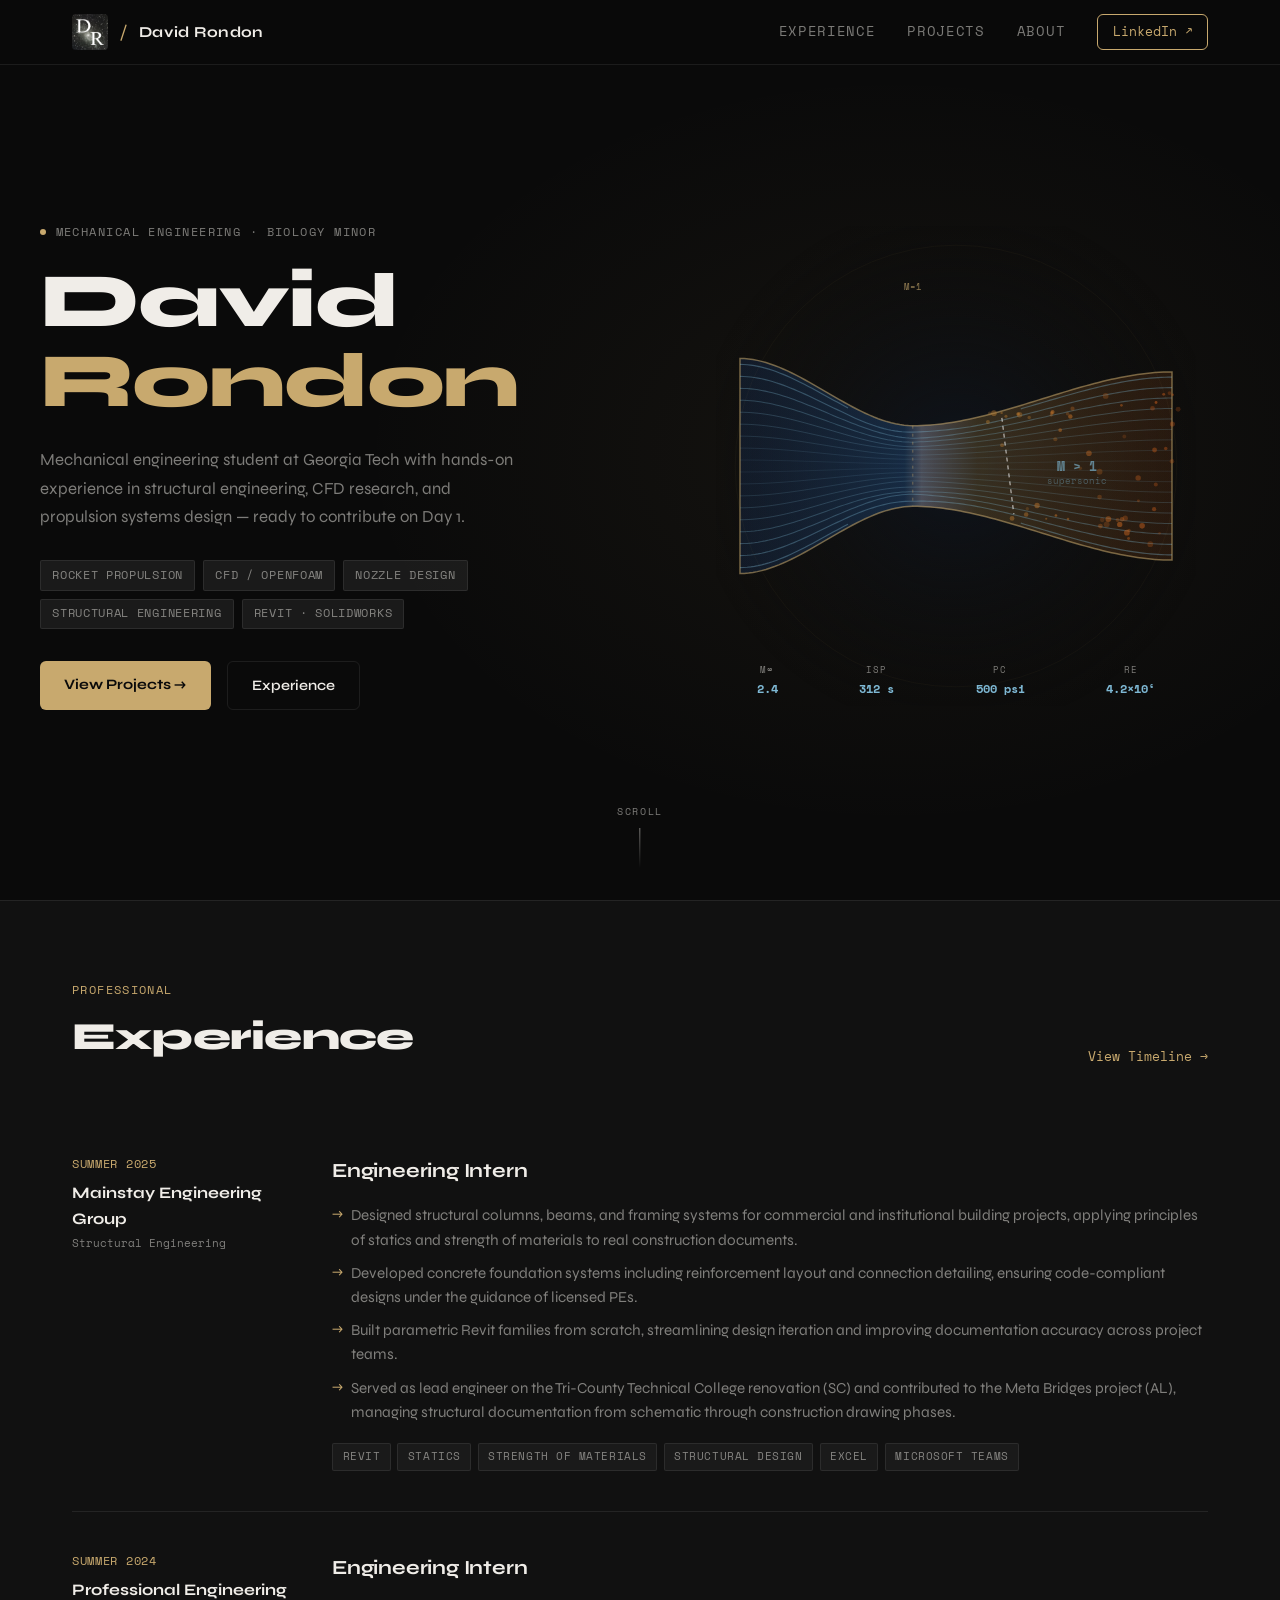
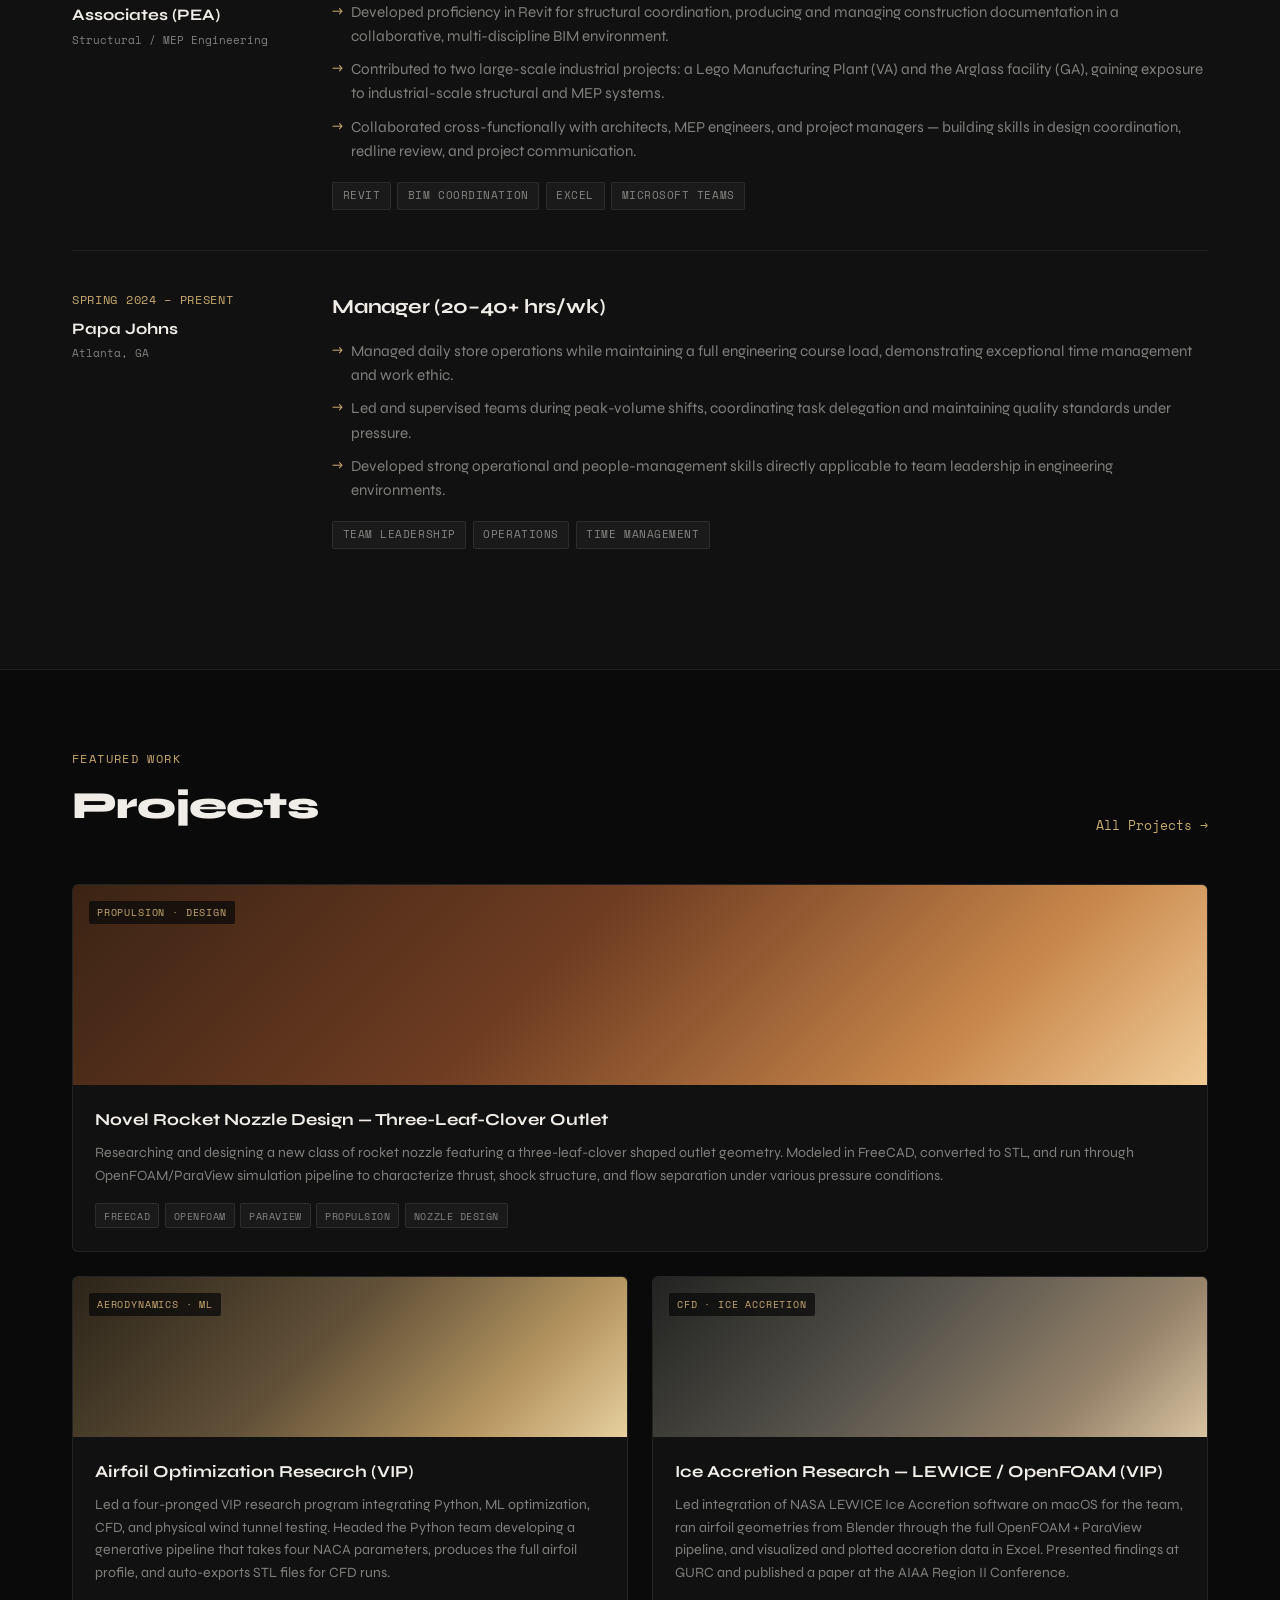
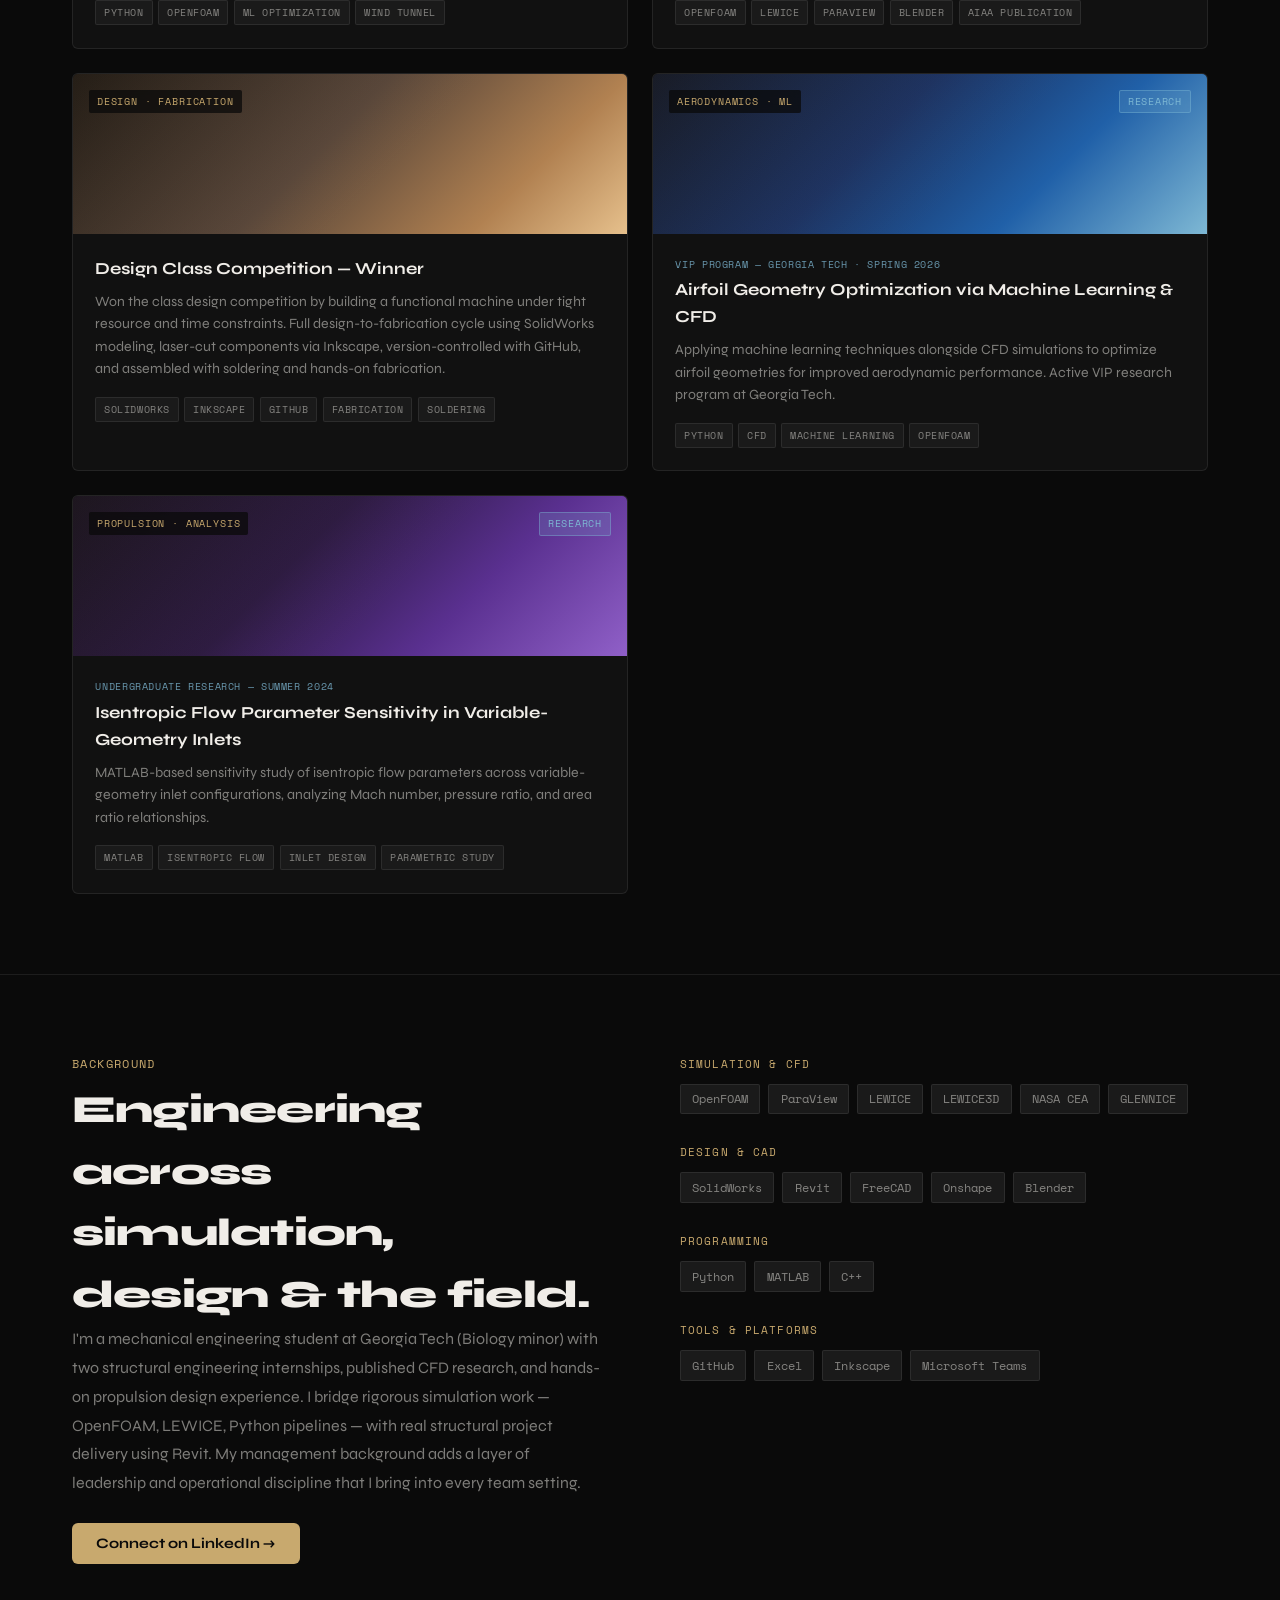
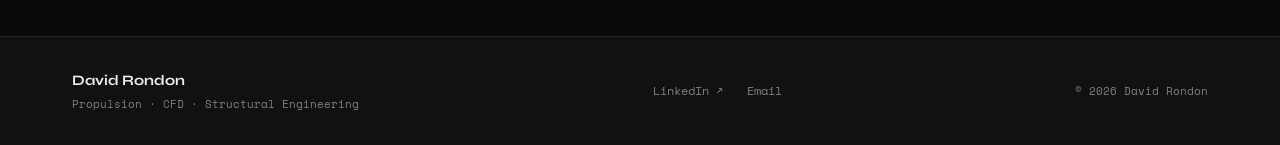
==== index.html @ d7644ad0 "Add files via upload" ====
<!DOCTYPE html>
<html lang="en">
<head>
	<meta name="generator" content="Hugo 0.160.1">
  <meta charset="UTF-8" />
  <meta name="viewport" content="width=device-width, initial-scale=1.0" />
  <title>David Rondon | Propulsion · CFD · Aerospace Systems</title>
  <meta name="description" content="Mechanical engineering student focused on propulsion, CFD, and aerospace systems." />
  <meta name="keywords" content="rocket propulsion, CFD, OpenFOAM, aerospace engineering, nozzle design" />
  <meta name="theme-color" content="#0a0a0a" />
  <link rel="preconnect" href="https://fonts.googleapis.com" />
  <link rel="preconnect" href="https://fonts.gstatic.com" crossorigin />
  <link href="https://fonts.googleapis.com/css2?family=Syne:wght@400;500;600;700;800&family=Space+Mono:ital,wght@0,400;0,700;1,400&display=swap" rel="stylesheet" />
<style>
 
*, *::before, *::after { box-sizing: border-box; margin: 0; padding: 0; }
:root {
  --bg: #0a0a0a;
  --surface: #111111;
  --surface2: #1a1a1a;
  --border: rgba(255,255,255,0.08);
  --text: #f0ede8;
  --text-muted: rgba(240,237,232,0.5);
  --accent: #c8a96e;
  --accent2: #7eb8d4;
  --radius: 6px;
  --font-display: 'Syne', sans-serif;
  --font-mono: 'Space Mono', monospace;
}
html { scroll-behavior: smooth; }
body {
  background: var(--bg);
  color: var(--text);
  font-family: var(--font-display);
  line-height: 1.6;
  overflow-x: hidden;
}

 
.site-nav {
  position: fixed; top: 0; left: 0; right: 0; z-index: 100;
  background: rgba(10,10,10,0.88);
  backdrop-filter: blur(12px);
  border-bottom: 1px solid var(--border);
}
.nav-inner {
  max-width: 1200px; margin: 0 auto;
  padding: 0 2rem;
  display: flex; align-items: center; justify-content: space-between;
  height: 64px;
}
.nav-logo {
  display: flex; align-items: center; gap: 0.5rem;
  text-decoration: none; color: var(--text);
}
.logo-img {
  width: 36px; height: 36px;
  border-radius: 4px;
  object-fit: cover;
  display: block;
}
.logo-slash { color: var(--accent); font-size: 1.1rem; font-family: var(--font-mono); margin: 0 2px; }
.logo-text { font-family: var(--font-display); font-weight: 700; font-size: 0.95rem; letter-spacing: 0.02em; }
.nav-links {
  display: flex; align-items: center; gap: 2rem;
}
.nav-link {
  color: var(--text-muted); text-decoration: none;
  font-size: 0.85rem; font-family: var(--font-mono);
  letter-spacing: 0.05em; text-transform: uppercase;
  transition: color 0.2s;
}
.nav-link:hover { color: var(--text); }
.nav-cta {
  color: var(--accent); text-decoration: none;
  font-size: 0.8rem; font-family: var(--font-mono);
  border: 1px solid var(--accent);
  padding: 0.4rem 0.9rem; border-radius: var(--radius);
  transition: background 0.2s, color 0.2s;
}
.nav-cta:hover { background: var(--accent); color: #0a0a0a; }

 
.hero {
  min-height: 100vh;
  display: flex; align-items: center;
  padding: 6rem 2rem 4rem;
  position: relative;
  overflow: hidden;
}
.hero::before {
  content: '';
  position: absolute; inset: 0;
  background: radial-gradient(ellipse 60% 60% at 70% 50%, rgba(200,169,110,0.06) 0%, transparent 70%);
  pointer-events: none;
}
.hero-inner {
  max-width: 1200px; margin: 0 auto; width: 100%;
  display: grid; grid-template-columns: 1fr 1fr; gap: 4rem; align-items: center;
}
.hero-eyebrow {
  display: flex; align-items: center; gap: 0.6rem;
  font-family: var(--font-mono); font-size: 0.75rem;
  letter-spacing: 0.12em; text-transform: uppercase;
  color: var(--text-muted); margin-bottom: 1.2rem;
}
.eyebrow-dot {
  width: 6px; height: 6px; border-radius: 50%;
  background: var(--accent);
  animation: pulse 2s ease-in-out infinite;
}
@keyframes pulse {
  0%,100% { opacity: 1; transform: scale(1); }
  50% { opacity: 0.5; transform: scale(0.8); }
}
.hero-name {
  font-family: var(--font-display); font-weight: 800;
  font-size: clamp(3rem, 6vw, 5rem);
  line-height: 1.05; letter-spacing: -0.02em;
  margin-bottom: 1.5rem;
}
.name-first { display: block; }
.name-last { display: block; color: var(--accent); }
.hero-desc {
  font-size: 1.05rem; color: var(--text-muted);
  line-height: 1.7; max-width: 480px;
  margin-bottom: 1.8rem;
}
.hero-tags {
  display: flex; flex-wrap: wrap; gap: 0.5rem;
  margin-bottom: 2rem;
}
.htag {
  font-family: var(--font-mono); font-size: 0.72rem;
  letter-spacing: 0.06em; text-transform: uppercase;
  background: var(--surface2); color: var(--text-muted);
  border: 1px solid var(--border);
  padding: 0.3rem 0.7rem; border-radius: 2px;
}
.hero-actions { display: flex; gap: 1rem; flex-wrap: wrap; }
.btn-primary {
  background: var(--accent); color: #0a0a0a;
  text-decoration: none; padding: 0.75rem 1.5rem;
  font-family: var(--font-display); font-weight: 700;
  font-size: 0.9rem; border-radius: var(--radius);
  transition: opacity 0.2s;
}
.btn-primary:hover { opacity: 0.88; }
.btn-ghost {
  color: var(--text); text-decoration: none;
  padding: 0.75rem 1.5rem;
  font-family: var(--font-display); font-weight: 600;
  font-size: 0.9rem; border-radius: var(--radius);
  border: 1px solid var(--border);
  transition: border-color 0.2s;
}
.btn-ghost:hover { border-color: var(--accent); color: var(--accent); }

 
.hero-visual { display: flex; justify-content: center; align-items: center; }
.nozzle-scene {
  position: relative; width: 480px; height: 480px;
  display: flex; align-items: center; justify-content: center;
}
#nozzleCanvas {
  position: absolute; inset: 0;
  width: 100%; height: 100%;
}
.nozzle-stats {
  position: absolute; bottom: 0; left: 0; right: 0;
  display: flex; justify-content: space-around;
  padding: 0.5rem 0;
  z-index: 10;
}
.nstat {
  display: flex; flex-direction: column; align-items: center; gap: 2px;
  font-family: var(--font-mono);
}
.nstat-label { font-size: 0.55rem; letter-spacing: 0.1em; text-transform: uppercase; color: var(--text-muted); }
.nstat-val { font-size: 0.75rem; font-weight: 700; color: var(--accent2); }
.hero-scroll-hint {
  position: absolute; bottom: 2rem; left: 50%; transform: translateX(-50%);
  display: flex; flex-direction: column; align-items: center; gap: 0.5rem;
  font-family: var(--font-mono); font-size: 0.65rem;
  letter-spacing: 0.15em; text-transform: uppercase;
  color: var(--text-muted);
}
.scroll-line {
  width: 1px; height: 40px;
  background: linear-gradient(to bottom, var(--text-muted), transparent);
  animation: scrollAnim 1.8s ease-in-out infinite;
}
@keyframes scrollAnim {
  0% { transform: scaleY(0); transform-origin: top; }
  50% { transform: scaleY(1); transform-origin: top; }
  51% { transform-origin: bottom; }
  100% { transform: scaleY(0); transform-origin: bottom; }
}

 
.section-inner {
  max-width: 1200px; margin: 0 auto; padding: 5rem 2rem;
}
.section-header {
  display: flex; align-items: flex-end; justify-content: space-between;
  margin-bottom: 3rem;
}
.section-label {
  font-family: var(--font-mono); font-size: 0.72rem;
  letter-spacing: 0.12em; text-transform: uppercase;
  color: var(--accent); margin-bottom: 0.4rem;
}
.section-title {
  font-family: var(--font-display); font-weight: 800;
  font-size: clamp(1.8rem, 3vw, 2.6rem);
  letter-spacing: -0.02em;
}
.section-link {
  color: var(--accent); text-decoration: none;
  font-family: var(--font-mono); font-size: 0.8rem;
  transition: opacity 0.2s;
}
.section-link:hover { opacity: 0.7; }

 
.section-experience {
  border-top: 1px solid var(--border);
  background: var(--surface);
}
.experience-list {
  display: flex; flex-direction: column; gap: 0;
}
.exp-item {
  display: grid; grid-template-columns: 220px 1fr;
  gap: 2.5rem; padding: 2.5rem 0;
  border-bottom: 1px solid var(--border);
  position: relative;
}
.exp-item:last-child { border-bottom: none; }
.exp-meta {}
.exp-period {
  font-family: var(--font-mono); font-size: 0.72rem;
  letter-spacing: 0.06em; color: var(--accent);
  margin-bottom: 0.4rem; text-transform: uppercase;
}
.exp-company {
  font-family: var(--font-display); font-weight: 700;
  font-size: 1rem; margin-bottom: 0.2rem;
}
.exp-location {
  font-family: var(--font-mono); font-size: 0.7rem;
  color: var(--text-muted);
}
.exp-body {}
.exp-role {
  font-family: var(--font-display); font-weight: 700;
  font-size: 1.25rem; margin-bottom: 1rem;
  letter-spacing: -0.01em;
}
.exp-bullets {
  list-style: none; display: flex; flex-direction: column; gap: 0.55rem;
  margin-bottom: 1.2rem;
}
.exp-bullets li {
  padding-left: 1.2rem;
  position: relative;
  color: var(--text-muted);
  font-size: 0.95rem;
  line-height: 1.6;
}
.exp-bullets li::before {
  content: '→';
  position: absolute; left: 0;
  color: var(--accent); font-size: 0.85rem;
}
.exp-skills {
  display: flex; flex-wrap: wrap; gap: 0.4rem;
}
.exp-skill {
  font-family: var(--font-mono); font-size: 0.68rem;
  letter-spacing: 0.05em; text-transform: uppercase;
  background: var(--surface2); color: var(--text-muted);
  border: 1px solid var(--border);
  padding: 0.25rem 0.6rem; border-radius: 2px;
}

 
.section-projects { border-top: 1px solid var(--border); }
.project-grid {
  display: grid; grid-template-columns: repeat(2, 1fr); gap: 1.5rem;
}
.project-card {
  background: var(--surface);
  border: 1px solid var(--border);
  border-radius: var(--radius);
  overflow: hidden;
  transition: border-color 0.2s, transform 0.2s;
}
.project-card:hover { border-color: rgba(200,169,110,0.35); transform: translateY(-2px); }
.project-card--featured { grid-column: span 2; }
.card-link { text-decoration: none; color: var(--text); display: block; }
.card-thumb {
  height: 160px; background: var(--surface2);
  position: relative; overflow: hidden;
}
.project-card--featured .card-thumb { height: 200px; }
.thumb-fill {
  position: absolute; inset: 0;
  background: var(--thumb-color, var(--surface2));
}
.thumb-overlay {
  position: absolute; inset: 0;
  background: linear-gradient(135deg, rgba(200,169,110,0.08) 0%, transparent 60%);
}
.card-category {
  position: absolute; top: 1rem; left: 1rem;
  font-family: var(--font-mono); font-size: 0.65rem;
  letter-spacing: 0.08em; text-transform: uppercase;
  background: rgba(10,10,10,0.75); color: var(--accent);
  padding: 0.2rem 0.5rem; border-radius: 2px;
  backdrop-filter: blur(4px);
}
.card-body { padding: 1.4rem; }
.card-title { font-weight: 700; font-size: 1.05rem; margin-bottom: 0.5rem; }
.card-desc { font-size: 0.88rem; color: var(--text-muted); line-height: 1.6; margin-bottom: 1rem; }
.card-tags { display: flex; flex-wrap: wrap; gap: 0.35rem; }
.ctag {
  font-family: var(--font-mono); font-size: 0.65rem;
  letter-spacing: 0.05em; text-transform: uppercase;
  background: var(--surface2); color: var(--text-muted);
  border: 1px solid var(--border);
  padding: 0.2rem 0.5rem; border-radius: 2px;
}

 
.card-research-badge {
  position: absolute; top: 1rem; right: 1rem;
  font-family: var(--font-mono); font-size: 0.6rem;
  letter-spacing: 0.08em; text-transform: uppercase;
  background: rgba(126,184,212,0.18); color: var(--accent2);
  border: 1px solid rgba(126,184,212,0.4);
  padding: 0.2rem 0.5rem; border-radius: 2px;
  backdrop-filter: blur(4px);
}
.card-venue {
  font-family: var(--font-mono); font-size: 0.65rem;
  letter-spacing: 0.06em; text-transform: uppercase;
  color: var(--accent2); margin-bottom: 0.3rem;
  opacity: 0.8;
}

 
.section-research { border-top: 1px solid var(--border); background: var(--surface); }
.research-list { display: flex; flex-direction: column; }
.research-item { border-bottom: 1px solid var(--border); }
.research-item:last-child { border-bottom: none; }
.research-item a {
  display: grid; grid-template-columns: 3rem 1fr auto;
  gap: 1.5rem; align-items: center;
  padding: 1.5rem 0;
  text-decoration: none; color: var(--text);
  transition: color 0.2s;
}
.research-item a:hover { color: var(--accent); }
.ri-num {
  font-family: var(--font-mono); font-size: 0.65rem;
  color: var(--text-muted); text-align: right;
}
.ri-title { font-weight: 700; font-size: 1rem; margin-bottom: 0.3rem; }
.ri-meta {
  display: flex; gap: 1rem;
  font-family: var(--font-mono); font-size: 0.7rem;
  color: var(--text-muted);
}
.ri-arrow { color: var(--accent); font-size: 1.1rem; }

 
.section-about { border-top: 1px solid var(--border); }
.about-inner {
  display: grid; grid-template-columns: 1fr 1fr;
  gap: 5rem; align-items: start;
}
.about-body {
  color: var(--text-muted); line-height: 1.8; margin-bottom: 2rem;
  font-size: 1rem;
}
.skill-group { margin-bottom: 1.8rem; }
.sg-label {
  font-family: var(--font-mono); font-size: 0.7rem;
  letter-spacing: 0.1em; text-transform: uppercase;
  color: var(--accent); margin-bottom: 0.7rem;
}
.sg-items {
  display: flex; flex-wrap: wrap; gap: 0.5rem;
}
.sg-items span {
  font-family: var(--font-mono); font-size: 0.75rem;
  background: var(--surface2); border: 1px solid var(--border);
  padding: 0.3rem 0.7rem; border-radius: 2px;
  color: var(--text-muted);
}

 
.site-footer {
  border-top: 1px solid var(--border);
  background: var(--surface);
}
.footer-inner {
  max-width: 1200px; margin: 0 auto;
  padding: 2rem;
  display: flex; align-items: center; justify-content: space-between;
  flex-wrap: wrap; gap: 1rem;
}
.footer-left { display: flex; flex-direction: column; gap: 0.2rem; }
.footer-name { font-weight: 700; font-size: 0.9rem; }
.footer-role { font-family: var(--font-mono); font-size: 0.7rem; color: var(--text-muted); }
.footer-links { display: flex; gap: 1.5rem; }
.footer-links a {
  color: var(--text-muted); text-decoration: none;
  font-family: var(--font-mono); font-size: 0.75rem;
  transition: color 0.2s;
}
.footer-links a:hover { color: var(--accent); }
.footer-copy { font-family: var(--font-mono); font-size: 0.7rem; color: var(--text-muted); }

 
@media (max-width: 900px) {
  .hero-inner { grid-template-columns: 1fr; }
  .hero-visual { display: none; }
  .project-grid { grid-template-columns: 1fr; }
  .project-card--featured { grid-column: span 1; }
  .about-inner { grid-template-columns: 1fr; gap: 3rem; }
  .exp-item { grid-template-columns: 1fr; gap: 0.5rem; }
  .nozzle-scene { width: 380px; height: 380px; }
}
@media (max-width: 640px) {
  .nav-links { display: none; }
  .nozzle-scene { width: 300px; height: 300px; }
}
</style>
</head>
<body>

<header class="site-nav">
  <div class="nav-inner">
    <a href="/" class="nav-logo">
      <img src="[data-uri]" class="logo-img" alt="DR logo" />
      <span class="logo-slash">/</span>
      <span class="logo-text">David Rondon</span>
    </a>
    <nav class="nav-links">
      <a href="/experience/" class="nav-link">Experience</a>
      <a href="/projects/" class="nav-link">Projects</a>
      <a href="/about/" class="nav-link">About</a>
      <a href="https://www.linkedin.com/in/david-rondon-08573b288" class="nav-cta" target="_blank" rel="noopener">LinkedIn ↗</a>
    </nav>
  </div>
</header>

<main>

<section class="hero">
  <div class="hero-inner">
    <div class="hero-content">
      <p class="hero-eyebrow">
        <span class="eyebrow-dot"></span>
        Mechanical Engineering · Biology Minor
      </p>
      <h1 class="hero-name">
        <span class="name-first">David</span>
        <span class="name-last">Rondon</span>
      </h1>
      <p class="hero-desc">Mechanical engineering student at Georgia Tech with hands-on experience in structural engineering, CFD research, and propulsion systems design — ready to contribute on Day 1.</p>
      <div class="hero-tags">
        <span class="htag">Rocket Propulsion</span>
        <span class="htag">CFD / OpenFOAM</span>
        <span class="htag">Nozzle Design</span>
        <span class="htag">Structural Engineering</span>
        <span class="htag">Revit · SolidWorks</span>
      </div>
      <div class="hero-actions">
        <a href="#projects" class="btn-primary">View Projects →</a>
        <a href="#experience" class="btn-ghost">Experience</a>
      </div>
    </div>
    <div class="hero-visual">
      <div class="nozzle-scene">
        <canvas id="nozzleCanvas" width="480" height="480"></canvas>
        <div class="nozzle-stats">
          <div class="nstat"><span class="nstat-label">M∞</span><span class="nstat-val">2.4</span></div>
          <div class="nstat"><span class="nstat-label">Isp</span><span class="nstat-val">312 s</span></div>
          <div class="nstat"><span class="nstat-label">Pc</span><span class="nstat-val">500 psi</span></div>
          <div class="nstat"><span class="nstat-label">Re</span><span class="nstat-val">4.2×10⁶</span></div>
        </div>
      </div>
    </div>
  </div>
  <div class="hero-scroll-hint">
    <span>Scroll</span>
    <div class="scroll-line"></div>
  </div>
</section>


<section class="section-experience" id="experience">
  <div class="section-inner">
    <div class="section-header">
      <div>
        <p class="section-label">Professional</p>
        <h2 class="section-title">Experience</h2>
      </div>
      <a href="/experience/" class="section-link">View Timeline →</a>
    </div>
    <div class="experience-list">

      <div class="exp-item">
        <div class="exp-meta">
          <p class="exp-period">Summer 2025</p>
          <p class="exp-company">Mainstay Engineering Group</p>
          <p class="exp-location">Structural Engineering</p>
        </div>
        <div class="exp-body">
          <h3 class="exp-role">Engineering Intern</h3>
          <ul class="exp-bullets">
            <li>Designed structural columns, beams, and framing systems for commercial and institutional building projects, applying principles of statics and strength of materials to real construction documents.</li>
            <li>Developed concrete foundation systems including reinforcement layout and connection detailing, ensuring code-compliant designs under the guidance of licensed PEs.</li>
            <li>Built parametric Revit families from scratch, streamlining design iteration and improving documentation accuracy across project teams.</li>
            <li>Served as lead engineer on the Tri-County Technical College renovation (SC) and contributed to the Meta Bridges project (AL), managing structural documentation from schematic through construction drawing phases.</li>
          </ul>
          <div class="exp-skills">
            <span class="exp-skill">Revit</span>
            <span class="exp-skill">Statics</span>
            <span class="exp-skill">Strength of Materials</span>
            <span class="exp-skill">Structural Design</span>
            <span class="exp-skill">Excel</span>
            <span class="exp-skill">Microsoft Teams</span>
          </div>
        </div>
      </div>

      <div class="exp-item">
        <div class="exp-meta">
          <p class="exp-period">Summer 2024</p>
          <p class="exp-company">Professional Engineering Associates (PEA)</p>
          <p class="exp-location">Structural / MEP Engineering</p>
        </div>
        <div class="exp-body">
          <h3 class="exp-role">Engineering Intern</h3>
          <ul class="exp-bullets">
            <li>Developed proficiency in Revit for structural coordination, producing and managing construction documentation in a collaborative, multi-discipline BIM environment.</li>
            <li>Contributed to two large-scale industrial projects: a Lego Manufacturing Plant (VA) and the Arglass facility (GA), gaining exposure to industrial-scale structural and MEP systems.</li>
            <li>Collaborated cross-functionally with architects, MEP engineers, and project managers — building skills in design coordination, redline review, and project communication.</li>
          </ul>
          <div class="exp-skills">
            <span class="exp-skill">Revit</span>
            <span class="exp-skill">BIM Coordination</span>
            <span class="exp-skill">Excel</span>
            <span class="exp-skill">Microsoft Teams</span>
          </div>
        </div>
      </div>

      <div class="exp-item">
        <div class="exp-meta">
          <p class="exp-period">Spring 2024 – Present</p>
          <p class="exp-company">Papa Johns</p>
          <p class="exp-location">Atlanta, GA</p>
        </div>
        <div class="exp-body">
          <h3 class="exp-role">Manager (20–40+ hrs/wk)</h3>
          <ul class="exp-bullets">
            <li>Managed daily store operations while maintaining a full engineering course load, demonstrating exceptional time management and work ethic.</li>
            <li>Led and supervised teams during peak-volume shifts, coordinating task delegation and maintaining quality standards under pressure.</li>
            <li>Developed strong operational and people-management skills directly applicable to team leadership in engineering environments.</li>
          </ul>
          <div class="exp-skills">
            <span class="exp-skill">Team Leadership</span>
            <span class="exp-skill">Operations</span>
            <span class="exp-skill">Time Management</span>
          </div>
        </div>
      </div>

    </div>
  </div>
</section>


<section class="section-projects" id="projects">
  <div class="section-inner">
    <div class="section-header">
      <div>
        <p class="section-label">Featured Work</p>
        <h2 class="section-title">Projects</h2>
      </div>
      <a href="/projects/" class="section-link">All Projects →</a>
    </div>
    <div class="project-grid">

      <article class="project-card project-card--featured">
        <a href="/projects/novel-rocket-nozzle-design/" class="card-link">
          <div class="card-thumb">
            <div class="thumb-fill" style="--thumb-color: linear-gradient(135deg, #2f180d, #6d3a20 42%, #c8874b 78%, #f0cb97);"></div>
            <div class="thumb-overlay"></div>
            <span class="card-category">Propulsion · Design</span>
          </div>
          <div class="card-body">
            <h3 class="card-title">Novel Rocket Nozzle Design — Three-Leaf-Clover Outlet</h3>
            <p class="card-desc">Researching and designing a new class of rocket nozzle featuring a three-leaf-clover shaped outlet geometry. Modeled in FreeCAD, converted to STL, and run through OpenFOAM/ParaView simulation pipeline to characterize thrust, shock structure, and flow separation under various pressure conditions.</p>
            <div class="card-tags">
              <span class="ctag">FreeCAD</span><span class="ctag">OpenFOAM</span><span class="ctag">ParaView</span><span class="ctag">Propulsion</span><span class="ctag">Nozzle Design</span>
            </div>
          </div>
        </a>
      </article>

      <article class="project-card">
        <a href="/projects/airfoil-optimization-research/" class="card-link">
          <div class="card-thumb">
            <div class="thumb-fill" style="--thumb-color: linear-gradient(135deg, #1f1a12, #615038 45%, #b89862 78%, #e6cf9f);"></div>
            <div class="thumb-overlay"></div>
            <span class="card-category">Aerodynamics · ML</span>
          </div>
          <div class="card-body">
            <h3 class="card-title">Airfoil Optimization Research (VIP)</h3>
            <p class="card-desc">Led a four-pronged VIP research program integrating Python, ML optimization, CFD, and physical wind tunnel testing. Headed the Python team developing a generative pipeline that takes four NACA parameters, produces the full airfoil profile, and auto-exports STL files for CFD runs.</p>
            <div class="card-tags">
              <span class="ctag">Python</span><span class="ctag">OpenFOAM</span><span class="ctag">ML Optimization</span><span class="ctag">Wind Tunnel</span>
            </div>
          </div>
        </a>
      </article>

      <article class="project-card">
        <a href="/projects/ice-accretion-research/" class="card-link">
          <div class="card-thumb">
            <div class="thumb-fill" style="--thumb-color: linear-gradient(135deg, #14181b, #52504a 42%, #97846b 78%, #d8c3a1);"></div>
            <div class="thumb-overlay"></div>
            <span class="card-category">CFD · Ice Accretion</span>
          </div>
          <div class="card-body">
            <h3 class="card-title">Ice Accretion Research — LEWICE / OpenFOAM (VIP)</h3>
            <p class="card-desc">Led integration of NASA LEWICE Ice Accretion software on macOS for the team, ran airfoil geometries from Blender through the full OpenFOAM + ParaView pipeline, and visualized and plotted accretion data in Excel. Presented findings at GURC and published a paper at the AIAA Region II Conference.</p>
            <div class="card-tags">
              <span class="ctag">OpenFOAM</span><span class="ctag">LEWICE</span><span class="ctag">ParaView</span><span class="ctag">Blender</span><span class="ctag">AIAA Publication</span>
            </div>
          </div>
        </a>
      </article>

      <article class="project-card">
        <a href="/projects/design-class-competition-winner/" class="card-link">
          <div class="card-thumb">
            <div class="thumb-fill" style="--thumb-color: linear-gradient(135deg, #17120f, #574539 45%, #b18151 78%, #e6c08c);"></div>
            <div class="thumb-overlay"></div>
            <span class="card-category">Design · Fabrication</span>
          </div>
          <div class="card-body">
            <h3 class="card-title">Design Class Competition — Winner</h3>
            <p class="card-desc">Won the class design competition by building a functional machine under tight resource and time constraints. Full design-to-fabrication cycle using SolidWorks modeling, laser-cut components via Inkscape, version-controlled with GitHub, and assembled with soldering and hands-on fabrication.</p>
            <div class="card-tags">
              <span class="ctag">SolidWorks</span><span class="ctag">Inkscape</span><span class="ctag">GitHub</span><span class="ctag">Fabrication</span><span class="ctag">Soldering</span>
            </div>
          </div>
        </a>
      </article>

      <article class="project-card">
        <a href="/projects/airfoil-geometry-optimization/" class="card-link">
          <div class="card-thumb">
            <div class="thumb-fill" style="--thumb-color: linear-gradient(135deg, #0a1020, #1a3060 40%, #2060a8 70%, #7eb8d4);"></div>
            <div class="thumb-overlay"></div>
            <span class="card-category">Aerodynamics · ML</span>
            <span class="card-research-badge">Research</span>
          </div>
          <div class="card-body">
            <p class="card-venue">VIP Program — Georgia Tech · Spring 2026</p>
            <h3 class="card-title">Airfoil Geometry Optimization via Machine Learning & CFD</h3>
            <p class="card-desc">Applying machine learning techniques alongside CFD simulations to optimize airfoil geometries for improved aerodynamic performance. Active VIP research program at Georgia Tech.</p>
            <div class="card-tags">
              <span class="ctag">Python</span><span class="ctag">CFD</span><span class="ctag">Machine Learning</span><span class="ctag">OpenFOAM</span>
            </div>
          </div>
        </a>
      </article>

      <article class="project-card">
        <a href="/projects/isentropic-flow-sensitivity/" class="card-link">
          <div class="card-thumb">
            <div class="thumb-fill" style="--thumb-color: linear-gradient(135deg, #0f0a18, #2a1840 40%, #5a3090 70%, #9060c8);"></div>
            <div class="thumb-overlay"></div>
            <span class="card-category">Propulsion · Analysis</span>
            <span class="card-research-badge">Research</span>
          </div>
          <div class="card-body">
            <p class="card-venue">Undergraduate Research — Summer 2024</p>
            <h3 class="card-title">Isentropic Flow Parameter Sensitivity in Variable-Geometry Inlets</h3>
            <p class="card-desc">MATLAB-based sensitivity study of isentropic flow parameters across variable-geometry inlet configurations, analyzing Mach number, pressure ratio, and area ratio relationships.</p>
            <div class="card-tags">
              <span class="ctag">MATLAB</span><span class="ctag">Isentropic Flow</span><span class="ctag">Inlet Design</span><span class="ctag">Parametric Study</span>
            </div>
          </div>
        </a>
      </article>

    </div>
  </div>
</section>


<section class="section-about" id="about">
  <div class="section-inner">
    <div class="about-inner">
      <div class="about-text">
        <p class="section-label">Background</p>
        <h2 class="section-title">Engineering across<br>simulation, design &amp; the field.</h2>
        <p class="about-body">I'm a mechanical engineering student at Georgia Tech (Biology minor) with two structural engineering internships, published CFD research, and hands-on propulsion design experience. I bridge rigorous simulation work — OpenFOAM, LEWICE, Python pipelines — with real structural project delivery using Revit. My management background adds a layer of leadership and operational discipline that I bring into every team setting.</p>
        <a href="https://www.linkedin.com/in/david-rondon-08573b288" class="btn-primary" target="_blank" rel="noopener">Connect on LinkedIn →</a>
      </div>
      <div class="about-skills">
        <div class="skill-group">
          <p class="sg-label">Simulation &amp; CFD</p>
          <div class="sg-items">
            <span>OpenFOAM</span><span>ParaView</span><span>LEWICE</span><span>LEWICE3D</span><span>NASA CEA</span><span>GLENNICE</span>
          </div>
        </div>
        <div class="skill-group">
          <p class="sg-label">Design &amp; CAD</p>
          <div class="sg-items">
            <span>SolidWorks</span><span>Revit</span><span>FreeCAD</span><span>Onshape</span><span>Blender</span>
          </div>
        </div>
        <div class="skill-group">
          <p class="sg-label">Programming</p>
          <div class="sg-items">
            <span>Python</span><span>MATLAB</span><span>C++</span>
          </div>
        </div>
        <div class="skill-group">
          <p class="sg-label">Tools &amp; Platforms</p>
          <div class="sg-items">
            <span>GitHub</span><span>Excel</span><span>Inkscape</span><span>Microsoft Teams</span>
          </div>
        </div>
      </div>
    </div>
  </div>
</section>

</main>

<footer class="site-footer">
  <div class="footer-inner">
    <div class="footer-left">
      <span class="footer-name">David Rondon</span>
      <span class="footer-role">Propulsion · CFD · Structural Engineering</span>
    </div>
    <div class="footer-links">
      <a href="https://www.linkedin.com/in/david-rondon-08573b288" target="_blank" rel="noopener">LinkedIn ↗</a>
      <a href="mailto:drondonski@gmail.com">Email</a>
    </div>
    <p class="footer-copy">© 2026 David Rondon</p>
  </div>
</footer>

<script>
(function() {
  
  var canvas = document.getElementById('nozzleCanvas');
  if (!canvas) return;
  var ctx = canvas.getContext('2d');
  var W = 480, H = 480;
  canvas.width = W; canvas.height = H;

  var accent  = 'rgba(200,169,110,';  
  var accent2 = 'rgba(126,184,212,';  

  
  function nozzleY(x) {
    
    var cx = 0.4; 
    var R_inlet = 0.32, R_throat = 0.12, R_exit = 0.28;
    if (x < cx) {
      var t = x / cx;
      return R_inlet + (R_throat - R_inlet) * (3*t*t - 2*t*t*t);
    } else {
      var t = (x - cx) / (1 - cx);
      return R_throat + (R_exit - R_throat) * (3*t*t - 2*t*t*t);
    }
  }

  
  function machColor(mach, alpha) {
    if (mach < 0.95) {
      var t = mach / 0.95;
      var r = Math.round(30 + t * 80);
      var g = Math.round(80 + t * 60);
      var b = Math.round(180 + t * 30);
      return 'rgba(' + r + ',' + g + ',' + b + ',' + alpha + ')';
    } else if (mach < 1.05) {
      return 'rgba(240,240,255,' + alpha + ')';
    } else {
      var t = Math.min((mach - 1.05) / 1.5, 1);
      var r = Math.round(180 + t * 20);
      var g = Math.round(140 - t * 60);
      var b = Math.round(60 - t * 40);
      return 'rgba(' + r + ',' + g + ',' + b + ',' + alpha + ')';
    }
  }

  
  var NLINES = 18;
  var streamlines = [];
  for (var i = 0; i < NLINES; i++) {
    var frac = (i + 0.5) / NLINES; 
    streamlines.push({ frac: frac, phase: Math.random() * Math.PI * 2, speed: 0.4 + Math.random() * 0.5 });
  }

  
  var shockParticles = [];
  for (var i = 0; i < 60; i++) {
    shockParticles.push({
      x: 0.55 + Math.random() * 0.45,
      y: (Math.random() - 0.5) * 0.95,
      vx: 0.002 + Math.random() * 0.003,
      vy: (Math.random() - 0.5) * 0.001,
      size: 1 + Math.random() * 2,
      alpha: 0.3 + Math.random() * 0.5
    });
  }

  var time = 0;
  var CX = W * 0.5, CY = H * 0.5;
  var NW = W * 0.9, NH = H * 0.7;
  var NX = CX - NW / 2, NY = CY - NH / 2;

  function draw() {
    ctx.clearRect(0, 0, W, H);

    
    var bg = ctx.createRadialGradient(CX, CY, 0, CX, CY, W * 0.55);
    bg.addColorStop(0, 'rgba(14,20,30,0.95)');
    bg.addColorStop(1, 'rgba(10,10,10,0)');
    ctx.fillStyle = bg;
    ctx.fillRect(0, 0, W, H);

    
    ctx.save();
    ctx.beginPath();
    
    for (var xi = 0; xi <= 100; xi++) {
      var xf = xi / 100;
      var yf = nozzleY(xf);
      var px = NX + xf * NW;
      var py = NY + (0.5 - yf) * NH;
      xi === 0 ? ctx.moveTo(px, py) : ctx.lineTo(px, py);
    }
    
    for (var xi = 100; xi >= 0; xi--) {
      var xf = xi / 100;
      var yf = nozzleY(xf);
      var px = NX + xf * NW;
      var py = NY + (0.5 + yf) * NH;
      ctx.lineTo(px, py);
    }
    ctx.closePath();

    
    var flowGrad = ctx.createLinearGradient(NX, 0, NX + NW, 0);
    flowGrad.addColorStop(0,   'rgba(30,80,160,0.18)');
    flowGrad.addColorStop(0.38,'rgba(50,130,220,0.22)');
    flowGrad.addColorStop(0.42,'rgba(230,230,255,0.28)');
    flowGrad.addColorStop(0.55,'rgba(200,150,60,0.22)');
    flowGrad.addColorStop(1,   'rgba(180,90,30,0.15)');
    ctx.fillStyle = flowGrad;
    ctx.fill();

    
    ctx.strokeStyle = accent + '0.55)';
    ctx.lineWidth = 1.5;
    ctx.stroke();
    ctx.restore();

    
    ctx.save();
    for (var si = 0; si < streamlines.length; si++) {
      var sl = streamlines[si];
      var frac = sl.frac; 
      var symFrac = frac <= 0.5 ? frac * 2 : (1 - frac) * 2; 
      var centerFrac = 1 - symFrac; 

      ctx.beginPath();
      var moved = false;
      for (var xi = 0; xi <= 120; xi++) {
        var xf = xi / 120;
        var wallY = nozzleY(xf);
        
        var py_frac = (frac - 0.5) * 2 * wallY; 

        
        var localMach = xf < 0.4 ? (0.2 + xf * 2.0) : (1.0 + (xf - 0.4) * 2.5);
        var waveAmp = centerFrac * 0.006 * Math.max(0, 1 - Math.abs(localMach - 1) * 3);
        var phaseShift = xf * 8 + time * sl.speed;
        var waveY = waveAmp * Math.sin(phaseShift + sl.phase);

        var px = NX + xf * NW;
        var py = CY + (py_frac + waveY) * NH;

        var insideWall = Math.abs(py_frac) < wallY - 0.01;
        if (!insideWall) { moved = false; continue; }

        if (!moved) { ctx.moveTo(px, py); moved = true; }
        else { ctx.lineTo(px, py); }
      }
      var alpha = 0.12 + centerFrac * 0.25;
      var mach_approx = 1.5;
      ctx.strokeStyle = accent2 + alpha + ')';
      ctx.lineWidth = 0.7 + centerFrac * 0.5;
      ctx.stroke();
    }
    ctx.restore();

    
    ctx.save();
    var shockX = 0.62;
    var shockPX = NX + shockX * NW;
    var shockTop = CY - nozzleY(shockX) * NH * 0.85;
    var shockBot = CY + nozzleY(shockX) * NH * 0.85;
    var shimmer = 0.4 + 0.3 * Math.sin(time * 1.2);
    ctx.beginPath();
    ctx.moveTo(shockPX - 6, shockTop);
    ctx.lineTo(shockPX + 6, shockBot);
    ctx.strokeStyle = 'rgba(255,255,255,' + shimmer + ')';
    ctx.lineWidth = 1.2;
    ctx.setLineDash([4, 4]);
    ctx.stroke();
    ctx.setLineDash([]);
    ctx.restore();

    
    ctx.save();
    for (var pi = 0; pi < shockParticles.length; pi++) {
      var p = shockParticles[pi];
      p.x += p.vx;
      if (p.x > 1.02) p.x = 0.55 + Math.random() * 0.02;
      var wallY = nozzleY(p.x);
      if (Math.abs(p.y) > wallY) p.y *= 0.95;
      var px = NX + p.x * NW;
      var py = CY + p.y * NH;
      var mach = 1 + (p.x - 0.4) * 2.2;
      ctx.beginPath();
      ctx.arc(px, py, p.size, 0, Math.PI * 2);
      ctx.fillStyle = machColor(mach, p.alpha * 0.7);
      ctx.fill();
    }
    ctx.restore();

    
    ctx.save();
    var throatX = NX + 0.4 * NW;
    ctx.beginPath();
    ctx.moveTo(throatX, CY - nozzleY(0.4) * NH);
    ctx.lineTo(throatX, CY + nozzleY(0.4) * NH);
    ctx.strokeStyle = accent + '0.45)';
    ctx.lineWidth = 1;
    ctx.setLineDash([3, 5]);
    ctx.stroke();
    ctx.setLineDash([]);
    
    ctx.font = '500 9px Space Mono, monospace';
    ctx.fillStyle = accent + '0.7)';
    ctx.textAlign = 'center';
    ctx.fillText('M=1', throatX, NY - 8);
    ctx.restore();

    
    ctx.save();
    ctx.font = '700 13px Space Mono, monospace';
    ctx.fillStyle = accent2 + '0.65)';
    ctx.textAlign = 'center';
    ctx.fillText('M > 1', NX + NW * 0.78, CY + 5);
    ctx.font = '400 9px Space Mono, monospace';
    ctx.fillStyle = 'rgba(126,184,212,0.4)';
    ctx.fillText('supersonic', NX + NW * 0.78, CY + 18);
    ctx.restore();

    
    ctx.save();
    ctx.beginPath();
    ctx.arc(CX, CY, W * 0.46, 0, Math.PI * 2);
    ctx.strokeStyle = accent + '0.04)';
    ctx.lineWidth = 1;
    ctx.stroke();
    ctx.restore();

    time += 0.025;
    requestAnimationFrame(draw);
  }

  draw();

  
  document.querySelectorAll('a[href^="#"]').forEach(function(anchor) {
    anchor.addEventListener('click', function(e) {
      var target = document.querySelector(this.getAttribute('href'));
      if (target) {
        e.preventDefault();
        target.scrollIntoView({ behavior: 'smooth' });
      }
    });
  });
})();
</script>

</body>
</html>
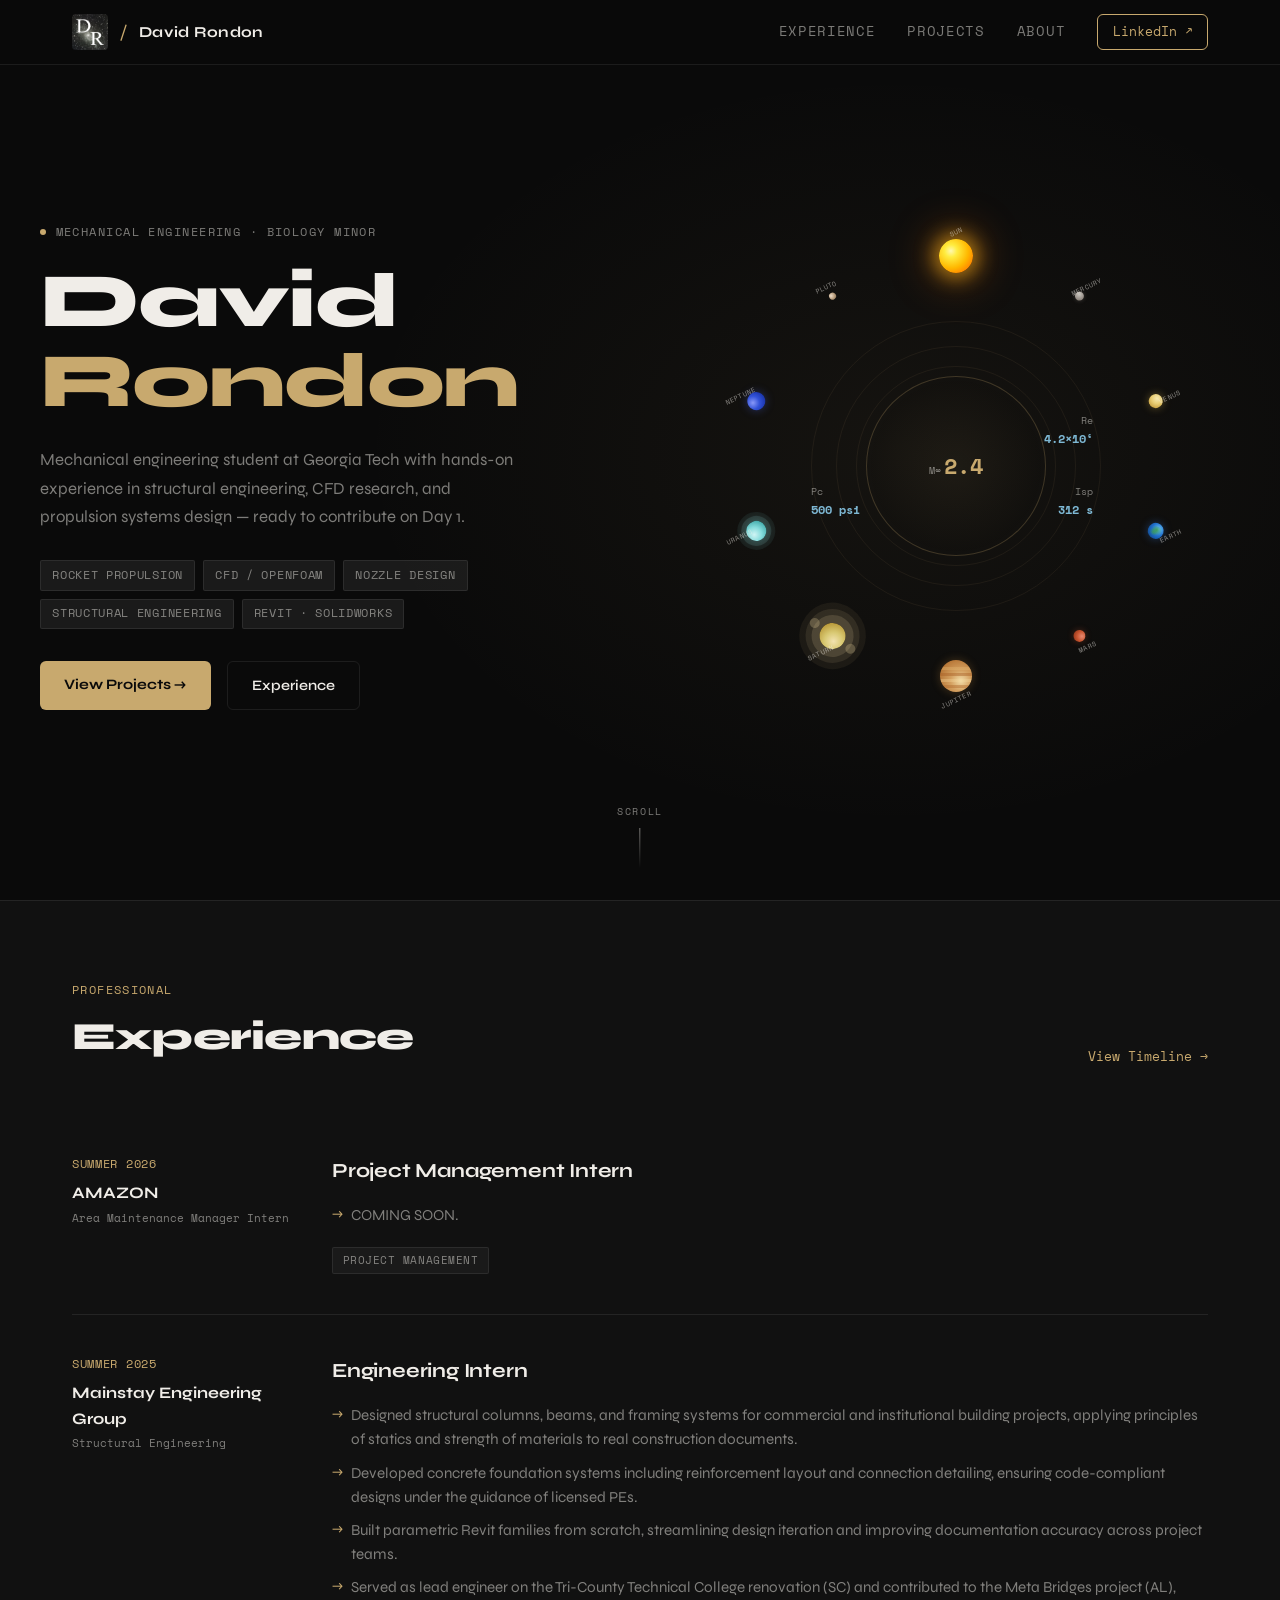
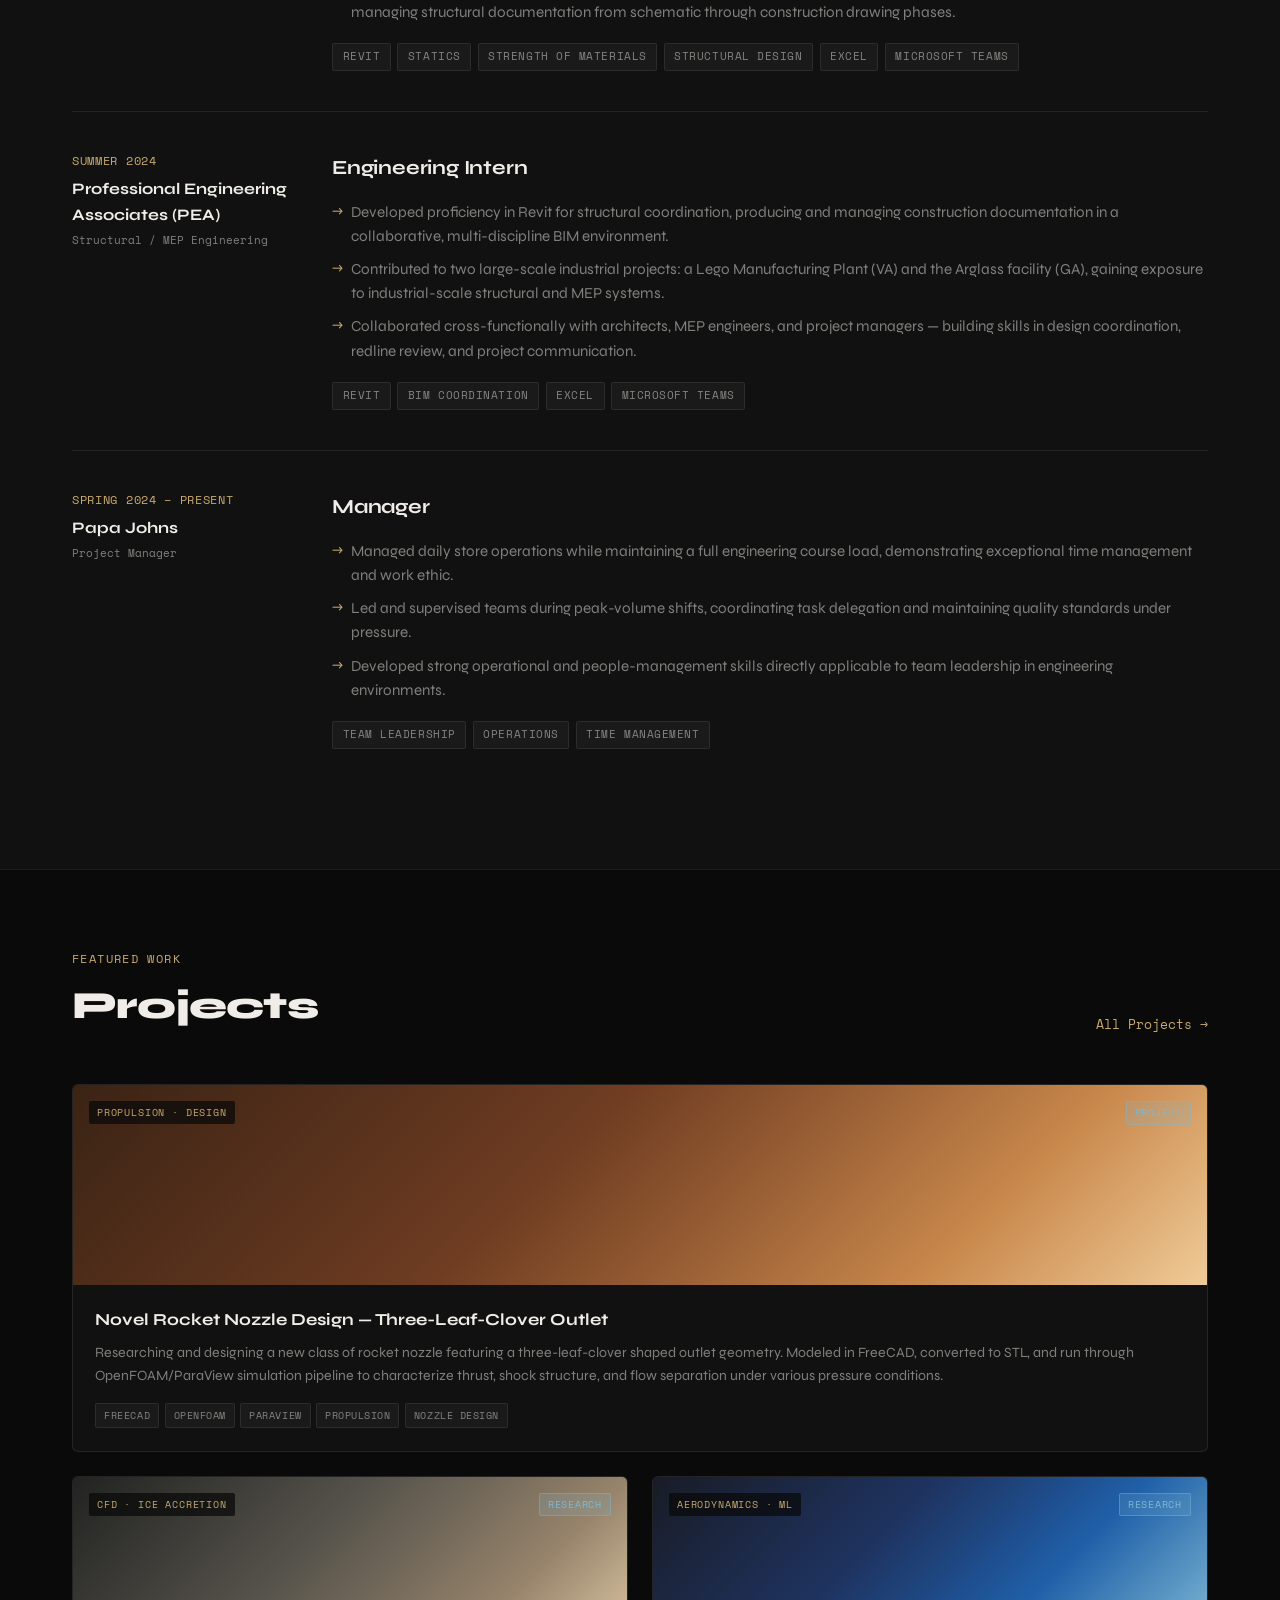
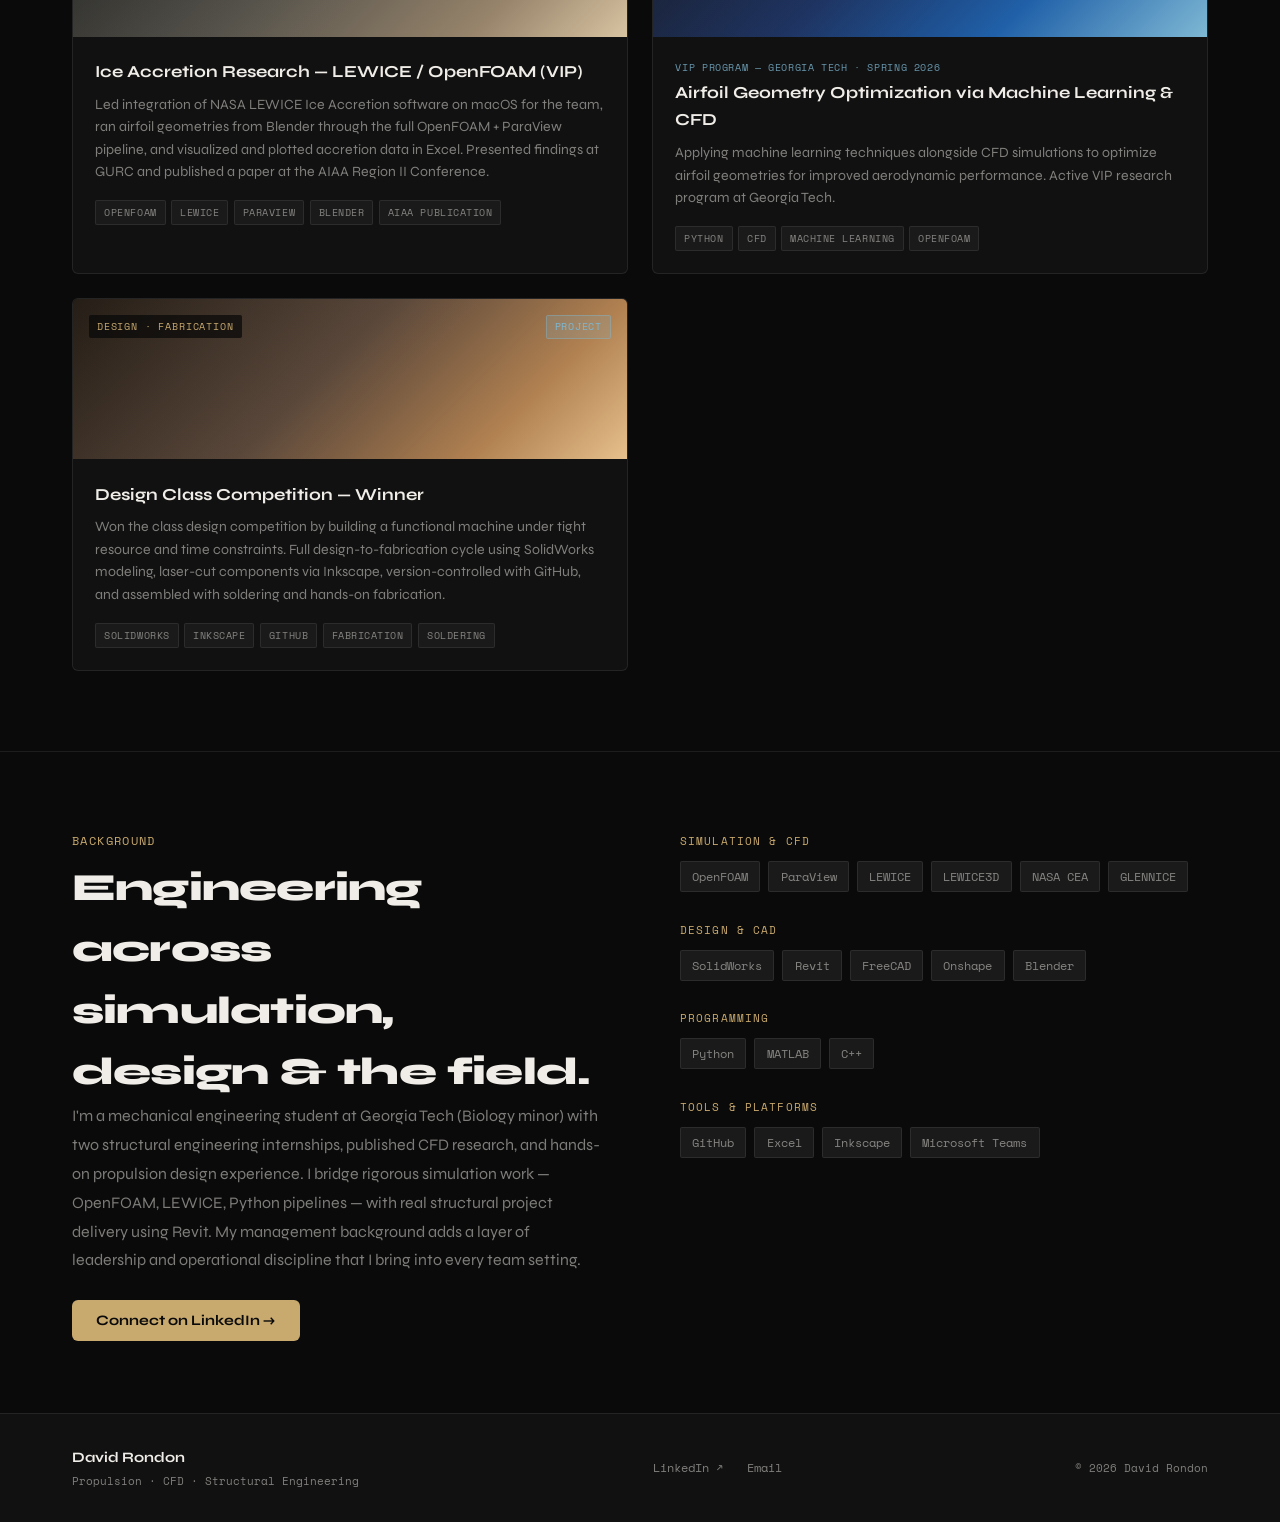
==== commit 93032227: "Update index.html Wanted the planets not the nozzle" ====
--- a/index.html
+++ b/index.html
@@ -1,7 +1,6 @@
 <!DOCTYPE html>
 <html lang="en">
 <head>
-	<meta name="generator" content="Hugo 0.160.1">
   <meta charset="UTF-8" />
   <meta name="viewport" content="width=device-width, initial-scale=1.0" />
   <title>David Rondon | Propulsion · CFD · Aerospace Systems</title>
@@ -12,7 +11,9 @@
   <link rel="preconnect" href="https://fonts.gstatic.com" crossorigin />
   <link href="https://fonts.googleapis.com/css2?family=Syne:wght@400;500;600;700;800&family=Space+Mono:ital,wght@0,400;0,700;1,400&display=swap" rel="stylesheet" />
 <style>
- 
+/* ============================================================
+   RESET & BASE
+   ============================================================ */
 *, *::before, *::after { box-sizing: border-box; margin: 0; padding: 0; }
 :root {
   --bg: #0a0a0a;
@@ -36,7 +37,9 @@
   overflow-x: hidden;
 }
 
- 
+/* ============================================================
+   NAV
+   ============================================================ */
 .site-nav {
   position: fixed; top: 0; left: 0; right: 0; z-index: 100;
   background: rgba(10,10,10,0.88);
@@ -80,7 +83,9 @@
 }
 .nav-cta:hover { background: var(--accent); color: #0a0a0a; }
 
- 
+/* ============================================================
+   HERO
+   ============================================================ */
 .hero {
   min-height: 100vh;
   display: flex; align-items: center;
@@ -156,28 +161,85 @@
 }
 .btn-ghost:hover { border-color: var(--accent); color: var(--accent); }
 
- 
+/* Hero Visual */
 .hero-visual { display: flex; justify-content: center; align-items: center; }
-.nozzle-scene {
+.solar-scene {
   position: relative; width: 480px; height: 480px;
   display: flex; align-items: center; justify-content: center;
 }
-#nozzleCanvas {
-  position: absolute; inset: 0;
-  width: 100%; height: 100%;
-}
-.nozzle-stats {
-  position: absolute; bottom: 0; left: 0; right: 0;
-  display: flex; justify-content: space-around;
-  padding: 0.5rem 0;
-  z-index: 10;
-}
-.nstat {
-  display: flex; flex-direction: column; align-items: center; gap: 2px;
-  font-family: var(--font-mono);
-}
-.nstat-label { font-size: 0.55rem; letter-spacing: 0.1em; text-transform: uppercase; color: var(--text-muted); }
-.nstat-val { font-size: 0.75rem; font-weight: 700; color: var(--accent2); }
+.orbit {
+  position: absolute; width: 420px; height: 420px;
+  border-radius: 50%;
+  top: 50%; left: 50%;
+  margin-top: -210px; margin-left: -210px;
+  animation: orbit-spin 40s linear infinite;
+  transform: rotate(var(--start));
+  animation-delay: calc(var(--start) / 360deg * -40s);
+  pointer-events: none;
+}
+@keyframes orbit-spin {
+  from { transform: rotate(var(--start)); }
+  to   { transform: rotate(calc(var(--start) + 360deg)); }
+}
+.planet {
+  position: absolute; top: 0; left: 50%;
+  transform: translate(-50%, -50%);
+  border-radius: 50%;
+  animation: planet-counter 40s linear infinite;
+}
+@keyframes planet-counter {
+  from { transform: translate(-50%, -50%) rotate(0deg); }
+  to   { transform: translate(-50%, -50%) rotate(-360deg); }
+}
+.planet-sun { width:34px;height:34px; background:radial-gradient(circle at 35% 35%,#fff8b0 0%,#ffec40 20%,#ffb800 55%,#ff7800 85%,#e04800 100%); box-shadow:0 0 18px 6px rgba(255,180,30,.55),0 0 40px 12px rgba(255,120,0,.25); }
+.planet-mercury { width:9px;height:9px; background:radial-gradient(circle at 35% 35%,#cac6bf 0%,#9e9790 50%,#6a6158 100%); box-shadow:0 0 4px rgba(180,170,160,.3); }
+.planet-venus { width:14px;height:14px; background:radial-gradient(circle at 35% 35%,#f6e8b0 0%,#e9ce75 40%,#c8a040 80%,#a07828 100%); box-shadow:0 0 8px rgba(230,190,80,.4); }
+.planet-earth { width:16px;height:16px; background:radial-gradient(circle at 35% 35%,#6ac4f8 0%,#2070cc 45%,#0a3870 100%); box-shadow:0 0 8px rgba(60,140,255,.35); overflow:hidden; }
+.planet-earth::after { content:''; position:absolute; inset:2px 3px; border-radius:50%; background:radial-gradient(circle at 40% 45%,rgba(60,158,72,.85) 0%,transparent 60%),radial-gradient(circle at 65% 65%,rgba(60,158,72,.7) 0%,transparent 40%); }
+.planet-mars { width:12px;height:12px; background:radial-gradient(circle at 35% 35%,#e88870 0%,#c85530 45%,#7a2810 100%); box-shadow:0 0 6px rgba(200,85,48,.35); }
+.planet-jupiter { width:32px;height:32px; background:radial-gradient(circle at 35% 35%,#f2dca8 0%,#d4a060 35%,#b87838 75%,#8a5020 100%); box-shadow:0 0 10px rgba(200,140,60,.3); overflow:hidden; }
+.planet-jupiter::after { content:''; position:absolute; inset:0; border-radius:50%; background:linear-gradient(transparent 12%,rgba(175,105,45,.45) 12%,rgba(175,105,45,.45) 22%,transparent 22%),linear-gradient(transparent 30%,rgba(245,215,155,.35) 30%,rgba(245,215,155,.35) 42%,transparent 42%),linear-gradient(transparent 50%,rgba(168,95,38,.45) 50%,rgba(168,95,38,.45) 60%,transparent 60%),linear-gradient(transparent 68%,rgba(228,185,115,.35) 68%,rgba(228,185,115,.35) 78%,transparent 78%); }
+.planet-saturn { width:26px;height:26px; background:radial-gradient(circle at 35% 35%,#f2e2b0 0%,#d8c872 38%,#b89838 78%,#8a7222 100%); box-shadow:-22px 0 0 -8px rgba(210,190,140,.3),22px 0 0 -8px rgba(210,190,140,.3),0 0 0 8px rgba(205,185,138,.18),0 0 0 14px rgba(195,175,130,.12),0 0 0 20px rgba(185,165,120,.08); }
+.planet-uranus { width:20px;height:20px; background:radial-gradient(circle at 35% 35%,#d0f4f4 0%,#85dcdc 40%,#42aaaa 80%,#207878 100%); box-shadow:0 0 10px rgba(100,220,220,.3),0 0 0 5px rgba(160,235,235,.12),0 0 0 9px rgba(160,235,235,.07); }
+.planet-neptune { width:18px;height:18px; background:radial-gradient(circle at 35% 35%,#8898f8 0%,#3252d8 40%,#1832a8 80%,#0a1870 100%); box-shadow:0 0 10px rgba(80,110,255,.35); }
+.planet-pluto { width:7px;height:7px; background:radial-gradient(circle at 35% 35%,#ecdcc8 0%,#baa080 50%,#806848 100%); }
+.planet-label {
+  position:absolute; top:0; left:50%;
+  font-family:var(--font-mono); font-size:0.42rem;
+  letter-spacing:0.1em; text-transform:uppercase;
+  color:rgba(240,237,232,.55); white-space:nowrap;
+  pointer-events:none; transform-origin:center center;
+}
+.solar-scene .visual-frame { position:absolute; z-index:10; }
+.visual-frame {
+  width: 180px; height: 180px;
+  border: 1px solid rgba(200,169,110,0.25);
+  border-radius: 50%;
+  display: flex; flex-direction: column;
+  align-items: center; justify-content: center;
+  gap: 0.3rem;
+  background: radial-gradient(circle, rgba(200,169,110,0.06) 0%, transparent 70%);
+}
+.visual-ring {
+  position: absolute; border-radius: 50%;
+  border: 1px solid rgba(200,169,110,0.08);
+  top: 50%; left: 50%; transform: translate(-50%,-50%);
+}
+.ring-1 { width: 200px; height: 200px; }
+.ring-2 { width: 240px; height: 240px; }
+.ring-3 { width: 290px; height: 290px; }
+.vc-label { font-family:var(--font-mono); font-size:0.6rem; color:var(--text-muted); }
+.vc-val { font-family:var(--font-mono); font-size:1.4rem; font-weight:700; color:var(--accent); }
+.visual-stat {
+  position: absolute;
+  font-family: var(--font-mono); font-size: 0.6rem;
+  display: flex; flex-direction: column; gap: 1px;
+}
+.visual-stat span { color: var(--text-muted); }
+.visual-stat strong { color: var(--accent2); font-size: 0.75rem; }
+.vs-1 { top: 20%; right: -3rem; text-align: right; }
+.vs-2 { bottom: 20%; right: -3rem; text-align: right; }
+.vs-3 { bottom: 20%; left: -3.5rem; }
 .hero-scroll-hint {
   position: absolute; bottom: 2rem; left: 50%; transform: translateX(-50%);
   display: flex; flex-direction: column; align-items: center; gap: 0.5rem;
@@ -197,7 +259,9 @@
   100% { transform: scaleY(0); transform-origin: bottom; }
 }
 
- 
+/* ============================================================
+   SECTIONS COMMON
+   ============================================================ */
 .section-inner {
   max-width: 1200px; margin: 0 auto; padding: 5rem 2rem;
 }
@@ -222,7 +286,9 @@
 }
 .section-link:hover { opacity: 0.7; }
 
- 
+/* ============================================================
+   EXPERIENCE SECTION
+   ============================================================ */
 .section-experience {
   border-top: 1px solid var(--border);
   background: var(--surface);
@@ -284,7 +350,9 @@
   padding: 0.25rem 0.6rem; border-radius: 2px;
 }
 
- 
+/* ============================================================
+   PROJECTS
+   ============================================================ */
 .section-projects { border-top: 1px solid var(--border); }
 .project-grid {
   display: grid; grid-template-columns: repeat(2, 1fr); gap: 1.5rem;
@@ -332,7 +400,7 @@
   padding: 0.2rem 0.5rem; border-radius: 2px;
 }
 
- 
+/* Research badge on project cards */
 .card-research-badge {
   position: absolute; top: 1rem; right: 1rem;
   font-family: var(--font-mono); font-size: 0.6rem;
@@ -349,7 +417,9 @@
   opacity: 0.8;
 }
 
- 
+/* ============================================================
+   RESEARCH
+   ============================================================ */
 .section-research { border-top: 1px solid var(--border); background: var(--surface); }
 .research-list { display: flex; flex-direction: column; }
 .research-item { border-bottom: 1px solid var(--border); }
@@ -374,7 +444,9 @@
 }
 .ri-arrow { color: var(--accent); font-size: 1.1rem; }
 
- 
+/* ============================================================
+   ABOUT SKILLS
+   ============================================================ */
 .section-about { border-top: 1px solid var(--border); }
 .about-inner {
   display: grid; grid-template-columns: 1fr 1fr;
@@ -400,7 +472,9 @@
   color: var(--text-muted);
 }
 
- 
+/* ============================================================
+   FOOTER
+   ============================================================ */
 .site-footer {
   border-top: 1px solid var(--border);
   background: var(--surface);
@@ -423,7 +497,9 @@
 .footer-links a:hover { color: var(--accent); }
 .footer-copy { font-family: var(--font-mono); font-size: 0.7rem; color: var(--text-muted); }
 
- 
+/* ============================================================
+   RESPONSIVE
+   ============================================================ */
 @media (max-width: 900px) {
   .hero-inner { grid-template-columns: 1fr; }
   .hero-visual { display: none; }
@@ -431,11 +507,13 @@
   .project-card--featured { grid-column: span 1; }
   .about-inner { grid-template-columns: 1fr; gap: 3rem; }
   .exp-item { grid-template-columns: 1fr; gap: 0.5rem; }
-  .nozzle-scene { width: 380px; height: 380px; }
+  .solar-scene { width: 380px; height: 380px; }
+  .orbit { width: 340px; height: 340px; margin-top: -170px; margin-left: -170px; }
 }
 @media (max-width: 640px) {
   .nav-links { display: none; }
-  .nozzle-scene { width: 300px; height: 300px; }
+  .solar-scene { width: 300px; height: 300px; }
+  .orbit { width: 270px; height: 270px; margin-top: -135px; margin-left: -135px; }
 }
 </style>
 </head>
@@ -484,13 +562,28 @@
       </div>
     </div>
     <div class="hero-visual">
-      <div class="nozzle-scene">
-        <canvas id="nozzleCanvas" width="480" height="480"></canvas>
-        <div class="nozzle-stats">
-          <div class="nstat"><span class="nstat-label">M∞</span><span class="nstat-val">2.4</span></div>
-          <div class="nstat"><span class="nstat-label">Isp</span><span class="nstat-val">312 s</span></div>
-          <div class="nstat"><span class="nstat-label">Pc</span><span class="nstat-val">500 psi</span></div>
-          <div class="nstat"><span class="nstat-label">Re</span><span class="nstat-val">4.2×10⁶</span></div>
+      <div class="solar-scene">
+        <div class="orbit" style="--start:0deg"><div class="planet planet-sun"></div><div class="planet-label">Sun</div></div>
+        <div class="orbit" style="--start:36deg"><div class="planet planet-mercury"></div><div class="planet-label">Mercury</div></div>
+        <div class="orbit" style="--start:72deg"><div class="planet planet-venus"></div><div class="planet-label">Venus</div></div>
+        <div class="orbit" style="--start:108deg"><div class="planet planet-earth"></div><div class="planet-label">Earth</div></div>
+        <div class="orbit" style="--start:144deg"><div class="planet planet-mars"></div><div class="planet-label">Mars</div></div>
+        <div class="orbit" style="--start:180deg"><div class="planet planet-jupiter"></div><div class="planet-label">Jupiter</div></div>
+        <div class="orbit" style="--start:216deg"><div class="planet planet-saturn"></div><div class="planet-label">Saturn</div></div>
+        <div class="orbit" style="--start:252deg"><div class="planet planet-uranus"></div><div class="planet-label">Uranus</div></div>
+        <div class="orbit" style="--start:288deg"><div class="planet planet-neptune"></div><div class="planet-label">Neptune</div></div>
+        <div class="orbit" style="--start:324deg"><div class="planet planet-pluto"></div><div class="planet-label">Pluto</div></div>
+        <div class="visual-frame">
+          <div class="visual-ring ring-1"></div>
+          <div class="visual-ring ring-2"></div>
+          <div class="visual-ring ring-3"></div>
+          <div class="visual-center">
+            <span class="vc-label">M∞</span>
+            <span class="vc-val">2.4</span>
+          </div>
+          <div class="visual-stat vs-1"><span>Re</span><strong>4.2×10⁶</strong></div>
+          <div class="visual-stat vs-2"><span>Isp</span><strong>312 s</strong></div>
+          <div class="visual-stat vs-3"><span>Pc</span><strong>500 psi</strong></div>
         </div>
       </div>
     </div>
@@ -501,7 +594,9 @@
   </div>
 </section>
 
-
+<!-- ============================================================
+     EXPERIENCE SECTION
+     ============================================================ -->
 <section class="section-experience" id="experience">
   <div class="section-inner">
     <div class="section-header">
@@ -512,6 +607,23 @@
       <a href="/experience/" class="section-link">View Timeline →</a>
     </div>
     <div class="experience-list">
+
+      <div class="exp-item">
+        <div class="exp-meta">
+          <p class="exp-period">Summer 2026</p>
+          <p class="exp-company">AMAZON</p>
+          <p class="exp-location">Area Maintenance Manager Intern</p>
+        </div>
+        <div class="exp-body">
+          <h3 class="exp-role">Project Management Intern</h3>
+          <ul class="exp-bullets">
+            <li>COMING SOON.</li>
+          </ul>
+          <div class="exp-skills">
+            <span class="exp-skill">Project Management</span>
+          </div>
+        </div>
+      </div>
 
       <div class="exp-item">
         <div class="exp-meta">
@@ -564,10 +676,10 @@
         <div class="exp-meta">
           <p class="exp-period">Spring 2024 – Present</p>
           <p class="exp-company">Papa Johns</p>
-          <p class="exp-location">Atlanta, GA</p>
+          <p class="exp-location">Project Manager</p>
         </div>
         <div class="exp-body">
-          <h3 class="exp-role">Manager (20–40+ hrs/wk)</h3>
+          <h3 class="exp-role">Manager</h3>
           <ul class="exp-bullets">
             <li>Managed daily store operations while maintaining a full engineering course load, demonstrating exceptional time management and work ethic.</li>
             <li>Led and supervised teams during peak-volume shifts, coordinating task delegation and maintaining quality standards under pressure.</li>
@@ -585,7 +697,9 @@
   </div>
 </section>
 
-
+<!-- ============================================================
+     PROJECTS
+     ============================================================ -->
 <section class="section-projects" id="projects">
   <div class="section-inner">
     <div class="section-header">
@@ -603,6 +717,7 @@
             <div class="thumb-fill" style="--thumb-color: linear-gradient(135deg, #2f180d, #6d3a20 42%, #c8874b 78%, #f0cb97);"></div>
             <div class="thumb-overlay"></div>
             <span class="card-category">Propulsion · Design</span>
+            <span class="card-research-badge">Project</span>
           </div>
           <div class="card-body">
             <h3 class="card-title">Novel Rocket Nozzle Design — Three-Leaf-Clover Outlet</h3>
@@ -613,53 +728,20 @@
           </div>
         </a>
       </article>
-
-      <article class="project-card">
-        <a href="/projects/airfoil-optimization-research/" class="card-link">
-          <div class="card-thumb">
-            <div class="thumb-fill" style="--thumb-color: linear-gradient(135deg, #1f1a12, #615038 45%, #b89862 78%, #e6cf9f);"></div>
-            <div class="thumb-overlay"></div>
-            <span class="card-category">Aerodynamics · ML</span>
-          </div>
-          <div class="card-body">
-            <h3 class="card-title">Airfoil Optimization Research (VIP)</h3>
-            <p class="card-desc">Led a four-pronged VIP research program integrating Python, ML optimization, CFD, and physical wind tunnel testing. Headed the Python team developing a generative pipeline that takes four NACA parameters, produces the full airfoil profile, and auto-exports STL files for CFD runs.</p>
-            <div class="card-tags">
-              <span class="ctag">Python</span><span class="ctag">OpenFOAM</span><span class="ctag">ML Optimization</span><span class="ctag">Wind Tunnel</span>
-            </div>
-          </div>
-        </a>
-      </article>
-
+ 
       <article class="project-card">
         <a href="/projects/ice-accretion-research/" class="card-link">
           <div class="card-thumb">
             <div class="thumb-fill" style="--thumb-color: linear-gradient(135deg, #14181b, #52504a 42%, #97846b 78%, #d8c3a1);"></div>
             <div class="thumb-overlay"></div>
             <span class="card-category">CFD · Ice Accretion</span>
+            <span class="card-research-badge">Research</span>
           </div>
           <div class="card-body">
             <h3 class="card-title">Ice Accretion Research — LEWICE / OpenFOAM (VIP)</h3>
             <p class="card-desc">Led integration of NASA LEWICE Ice Accretion software on macOS for the team, ran airfoil geometries from Blender through the full OpenFOAM + ParaView pipeline, and visualized and plotted accretion data in Excel. Presented findings at GURC and published a paper at the AIAA Region II Conference.</p>
             <div class="card-tags">
               <span class="ctag">OpenFOAM</span><span class="ctag">LEWICE</span><span class="ctag">ParaView</span><span class="ctag">Blender</span><span class="ctag">AIAA Publication</span>
-            </div>
-          </div>
-        </a>
-      </article>
-
-      <article class="project-card">
-        <a href="/projects/design-class-competition-winner/" class="card-link">
-          <div class="card-thumb">
-            <div class="thumb-fill" style="--thumb-color: linear-gradient(135deg, #17120f, #574539 45%, #b18151 78%, #e6c08c);"></div>
-            <div class="thumb-overlay"></div>
-            <span class="card-category">Design · Fabrication</span>
-          </div>
-          <div class="card-body">
-            <h3 class="card-title">Design Class Competition — Winner</h3>
-            <p class="card-desc">Won the class design competition by building a functional machine under tight resource and time constraints. Full design-to-fabrication cycle using SolidWorks modeling, laser-cut components via Inkscape, version-controlled with GitHub, and assembled with soldering and hands-on fabrication.</p>
-            <div class="card-tags">
-              <span class="ctag">SolidWorks</span><span class="ctag">Inkscape</span><span class="ctag">GitHub</span><span class="ctag">Fabrication</span><span class="ctag">Soldering</span>
             </div>
           </div>
         </a>
@@ -685,19 +767,18 @@
       </article>
 
       <article class="project-card">
-        <a href="/projects/isentropic-flow-sensitivity/" class="card-link">
+        <a href="/projects/design-class-competition-winner/" class="card-link">
           <div class="card-thumb">
-            <div class="thumb-fill" style="--thumb-color: linear-gradient(135deg, #0f0a18, #2a1840 40%, #5a3090 70%, #9060c8);"></div>
+            <div class="thumb-fill" style="--thumb-color: linear-gradient(135deg, #17120f, #574539 45%, #b18151 78%, #e6c08c);"></div>
             <div class="thumb-overlay"></div>
-            <span class="card-category">Propulsion · Analysis</span>
-            <span class="card-research-badge">Research</span>
+            <span class="card-category">Design · Fabrication</span>
+            <span class="card-research-badge">Project</span>
           </div>
           <div class="card-body">
-            <p class="card-venue">Undergraduate Research — Summer 2024</p>
-            <h3 class="card-title">Isentropic Flow Parameter Sensitivity in Variable-Geometry Inlets</h3>
-            <p class="card-desc">MATLAB-based sensitivity study of isentropic flow parameters across variable-geometry inlet configurations, analyzing Mach number, pressure ratio, and area ratio relationships.</p>
+            <h3 class="card-title">Design Class Competition — Winner</h3>
+            <p class="card-desc">Won the class design competition by building a functional machine under tight resource and time constraints. Full design-to-fabrication cycle using SolidWorks modeling, laser-cut components via Inkscape, version-controlled with GitHub, and assembled with soldering and hands-on fabrication.</p>
             <div class="card-tags">
-              <span class="ctag">MATLAB</span><span class="ctag">Isentropic Flow</span><span class="ctag">Inlet Design</span><span class="ctag">Parametric Study</span>
+              <span class="ctag">SolidWorks</span><span class="ctag">Inkscape</span><span class="ctag">GitHub</span><span class="ctag">Fabrication</span><span class="ctag">Soldering</span>
             </div>
           </div>
         </a>
@@ -707,7 +788,9 @@
   </div>
 </section>
 
-
+<!-- ============================================================
+     ABOUT / SKILLS
+     ============================================================ -->
 <section class="section-about" id="about">
   <div class="section-inner">
     <div class="about-inner">
@@ -765,241 +848,27 @@
 
 <script>
 (function() {
-  
-  var canvas = document.getElementById('nozzleCanvas');
-  if (!canvas) return;
-  var ctx = canvas.getContext('2d');
-  var W = 480, H = 480;
-  canvas.width = W; canvas.height = H;
-
-  var accent  = 'rgba(200,169,110,';  
-  var accent2 = 'rgba(126,184,212,';  
-
-  
-  function nozzleY(x) {
-    
-    var cx = 0.4; 
-    var R_inlet = 0.32, R_throat = 0.12, R_exit = 0.28;
-    if (x < cx) {
-      var t = x / cx;
-      return R_inlet + (R_throat - R_inlet) * (3*t*t - 2*t*t*t);
-    } else {
-      var t = (x - cx) / (1 - cx);
-      return R_throat + (R_exit - R_throat) * (3*t*t - 2*t*t*t);
+  var DURATION = 40000;
+  var orbits = document.querySelectorAll('.solar-scene .orbit');
+  orbits.forEach(function(orbit) {
+    var startDeg = parseFloat(orbit.style.getPropertyValue('--start')) || 0;
+    var label = orbit.querySelector('.planet-label');
+    var planet = orbit.querySelector('.planet');
+    if (!label || !planet) return;
+    var planetSize = parseFloat(window.getComputedStyle(planet).width) || 16;
+    var offset = -(planetSize / 2 + 13);
+    var startTime = null;
+    function tick(ts) {
+      if (!startTime) startTime = ts;
+      var elapsed = ts - startTime;
+      var currentDeg = startDeg + (elapsed / DURATION) * 360;
+      label.style.transform = 'translate(-50%, ' + offset + 'px) rotate(' + (-currentDeg) + 'deg)';
+      requestAnimationFrame(tick);
     }
-  }
-
-  
-  function machColor(mach, alpha) {
-    if (mach < 0.95) {
-      var t = mach / 0.95;
-      var r = Math.round(30 + t * 80);
-      var g = Math.round(80 + t * 60);
-      var b = Math.round(180 + t * 30);
-      return 'rgba(' + r + ',' + g + ',' + b + ',' + alpha + ')';
-    } else if (mach < 1.05) {
-      return 'rgba(240,240,255,' + alpha + ')';
-    } else {
-      var t = Math.min((mach - 1.05) / 1.5, 1);
-      var r = Math.round(180 + t * 20);
-      var g = Math.round(140 - t * 60);
-      var b = Math.round(60 - t * 40);
-      return 'rgba(' + r + ',' + g + ',' + b + ',' + alpha + ')';
-    }
-  }
-
-  
-  var NLINES = 18;
-  var streamlines = [];
-  for (var i = 0; i < NLINES; i++) {
-    var frac = (i + 0.5) / NLINES; 
-    streamlines.push({ frac: frac, phase: Math.random() * Math.PI * 2, speed: 0.4 + Math.random() * 0.5 });
-  }
-
-  
-  var shockParticles = [];
-  for (var i = 0; i < 60; i++) {
-    shockParticles.push({
-      x: 0.55 + Math.random() * 0.45,
-      y: (Math.random() - 0.5) * 0.95,
-      vx: 0.002 + Math.random() * 0.003,
-      vy: (Math.random() - 0.5) * 0.001,
-      size: 1 + Math.random() * 2,
-      alpha: 0.3 + Math.random() * 0.5
-    });
-  }
-
-  var time = 0;
-  var CX = W * 0.5, CY = H * 0.5;
-  var NW = W * 0.9, NH = H * 0.7;
-  var NX = CX - NW / 2, NY = CY - NH / 2;
-
-  function draw() {
-    ctx.clearRect(0, 0, W, H);
-
-    
-    var bg = ctx.createRadialGradient(CX, CY, 0, CX, CY, W * 0.55);
-    bg.addColorStop(0, 'rgba(14,20,30,0.95)');
-    bg.addColorStop(1, 'rgba(10,10,10,0)');
-    ctx.fillStyle = bg;
-    ctx.fillRect(0, 0, W, H);
-
-    
-    ctx.save();
-    ctx.beginPath();
-    
-    for (var xi = 0; xi <= 100; xi++) {
-      var xf = xi / 100;
-      var yf = nozzleY(xf);
-      var px = NX + xf * NW;
-      var py = NY + (0.5 - yf) * NH;
-      xi === 0 ? ctx.moveTo(px, py) : ctx.lineTo(px, py);
-    }
-    
-    for (var xi = 100; xi >= 0; xi--) {
-      var xf = xi / 100;
-      var yf = nozzleY(xf);
-      var px = NX + xf * NW;
-      var py = NY + (0.5 + yf) * NH;
-      ctx.lineTo(px, py);
-    }
-    ctx.closePath();
-
-    
-    var flowGrad = ctx.createLinearGradient(NX, 0, NX + NW, 0);
-    flowGrad.addColorStop(0,   'rgba(30,80,160,0.18)');
-    flowGrad.addColorStop(0.38,'rgba(50,130,220,0.22)');
-    flowGrad.addColorStop(0.42,'rgba(230,230,255,0.28)');
-    flowGrad.addColorStop(0.55,'rgba(200,150,60,0.22)');
-    flowGrad.addColorStop(1,   'rgba(180,90,30,0.15)');
-    ctx.fillStyle = flowGrad;
-    ctx.fill();
-
-    
-    ctx.strokeStyle = accent + '0.55)';
-    ctx.lineWidth = 1.5;
-    ctx.stroke();
-    ctx.restore();
-
-    
-    ctx.save();
-    for (var si = 0; si < streamlines.length; si++) {
-      var sl = streamlines[si];
-      var frac = sl.frac; 
-      var symFrac = frac <= 0.5 ? frac * 2 : (1 - frac) * 2; 
-      var centerFrac = 1 - symFrac; 
-
-      ctx.beginPath();
-      var moved = false;
-      for (var xi = 0; xi <= 120; xi++) {
-        var xf = xi / 120;
-        var wallY = nozzleY(xf);
-        
-        var py_frac = (frac - 0.5) * 2 * wallY; 
-
-        
-        var localMach = xf < 0.4 ? (0.2 + xf * 2.0) : (1.0 + (xf - 0.4) * 2.5);
-        var waveAmp = centerFrac * 0.006 * Math.max(0, 1 - Math.abs(localMach - 1) * 3);
-        var phaseShift = xf * 8 + time * sl.speed;
-        var waveY = waveAmp * Math.sin(phaseShift + sl.phase);
-
-        var px = NX + xf * NW;
-        var py = CY + (py_frac + waveY) * NH;
-
-        var insideWall = Math.abs(py_frac) < wallY - 0.01;
-        if (!insideWall) { moved = false; continue; }
-
-        if (!moved) { ctx.moveTo(px, py); moved = true; }
-        else { ctx.lineTo(px, py); }
-      }
-      var alpha = 0.12 + centerFrac * 0.25;
-      var mach_approx = 1.5;
-      ctx.strokeStyle = accent2 + alpha + ')';
-      ctx.lineWidth = 0.7 + centerFrac * 0.5;
-      ctx.stroke();
-    }
-    ctx.restore();
-
-    
-    ctx.save();
-    var shockX = 0.62;
-    var shockPX = NX + shockX * NW;
-    var shockTop = CY - nozzleY(shockX) * NH * 0.85;
-    var shockBot = CY + nozzleY(shockX) * NH * 0.85;
-    var shimmer = 0.4 + 0.3 * Math.sin(time * 1.2);
-    ctx.beginPath();
-    ctx.moveTo(shockPX - 6, shockTop);
-    ctx.lineTo(shockPX + 6, shockBot);
-    ctx.strokeStyle = 'rgba(255,255,255,' + shimmer + ')';
-    ctx.lineWidth = 1.2;
-    ctx.setLineDash([4, 4]);
-    ctx.stroke();
-    ctx.setLineDash([]);
-    ctx.restore();
-
-    
-    ctx.save();
-    for (var pi = 0; pi < shockParticles.length; pi++) {
-      var p = shockParticles[pi];
-      p.x += p.vx;
-      if (p.x > 1.02) p.x = 0.55 + Math.random() * 0.02;
-      var wallY = nozzleY(p.x);
-      if (Math.abs(p.y) > wallY) p.y *= 0.95;
-      var px = NX + p.x * NW;
-      var py = CY + p.y * NH;
-      var mach = 1 + (p.x - 0.4) * 2.2;
-      ctx.beginPath();
-      ctx.arc(px, py, p.size, 0, Math.PI * 2);
-      ctx.fillStyle = machColor(mach, p.alpha * 0.7);
-      ctx.fill();
-    }
-    ctx.restore();
-
-    
-    ctx.save();
-    var throatX = NX + 0.4 * NW;
-    ctx.beginPath();
-    ctx.moveTo(throatX, CY - nozzleY(0.4) * NH);
-    ctx.lineTo(throatX, CY + nozzleY(0.4) * NH);
-    ctx.strokeStyle = accent + '0.45)';
-    ctx.lineWidth = 1;
-    ctx.setLineDash([3, 5]);
-    ctx.stroke();
-    ctx.setLineDash([]);
-    
-    ctx.font = '500 9px Space Mono, monospace';
-    ctx.fillStyle = accent + '0.7)';
-    ctx.textAlign = 'center';
-    ctx.fillText('M=1', throatX, NY - 8);
-    ctx.restore();
-
-    
-    ctx.save();
-    ctx.font = '700 13px Space Mono, monospace';
-    ctx.fillStyle = accent2 + '0.65)';
-    ctx.textAlign = 'center';
-    ctx.fillText('M > 1', NX + NW * 0.78, CY + 5);
-    ctx.font = '400 9px Space Mono, monospace';
-    ctx.fillStyle = 'rgba(126,184,212,0.4)';
-    ctx.fillText('supersonic', NX + NW * 0.78, CY + 18);
-    ctx.restore();
-
-    
-    ctx.save();
-    ctx.beginPath();
-    ctx.arc(CX, CY, W * 0.46, 0, Math.PI * 2);
-    ctx.strokeStyle = accent + '0.04)';
-    ctx.lineWidth = 1;
-    ctx.stroke();
-    ctx.restore();
-
-    time += 0.025;
-    requestAnimationFrame(draw);
-  }
-
-  draw();
-
-  
+    requestAnimationFrame(tick);
+  });
+
+  // Smooth scroll for anchor links
   document.querySelectorAll('a[href^="#"]').forEach(function(anchor) {
     anchor.addEventListener('click', function(e) {
       var target = document.querySelector(this.getAttribute('href'));
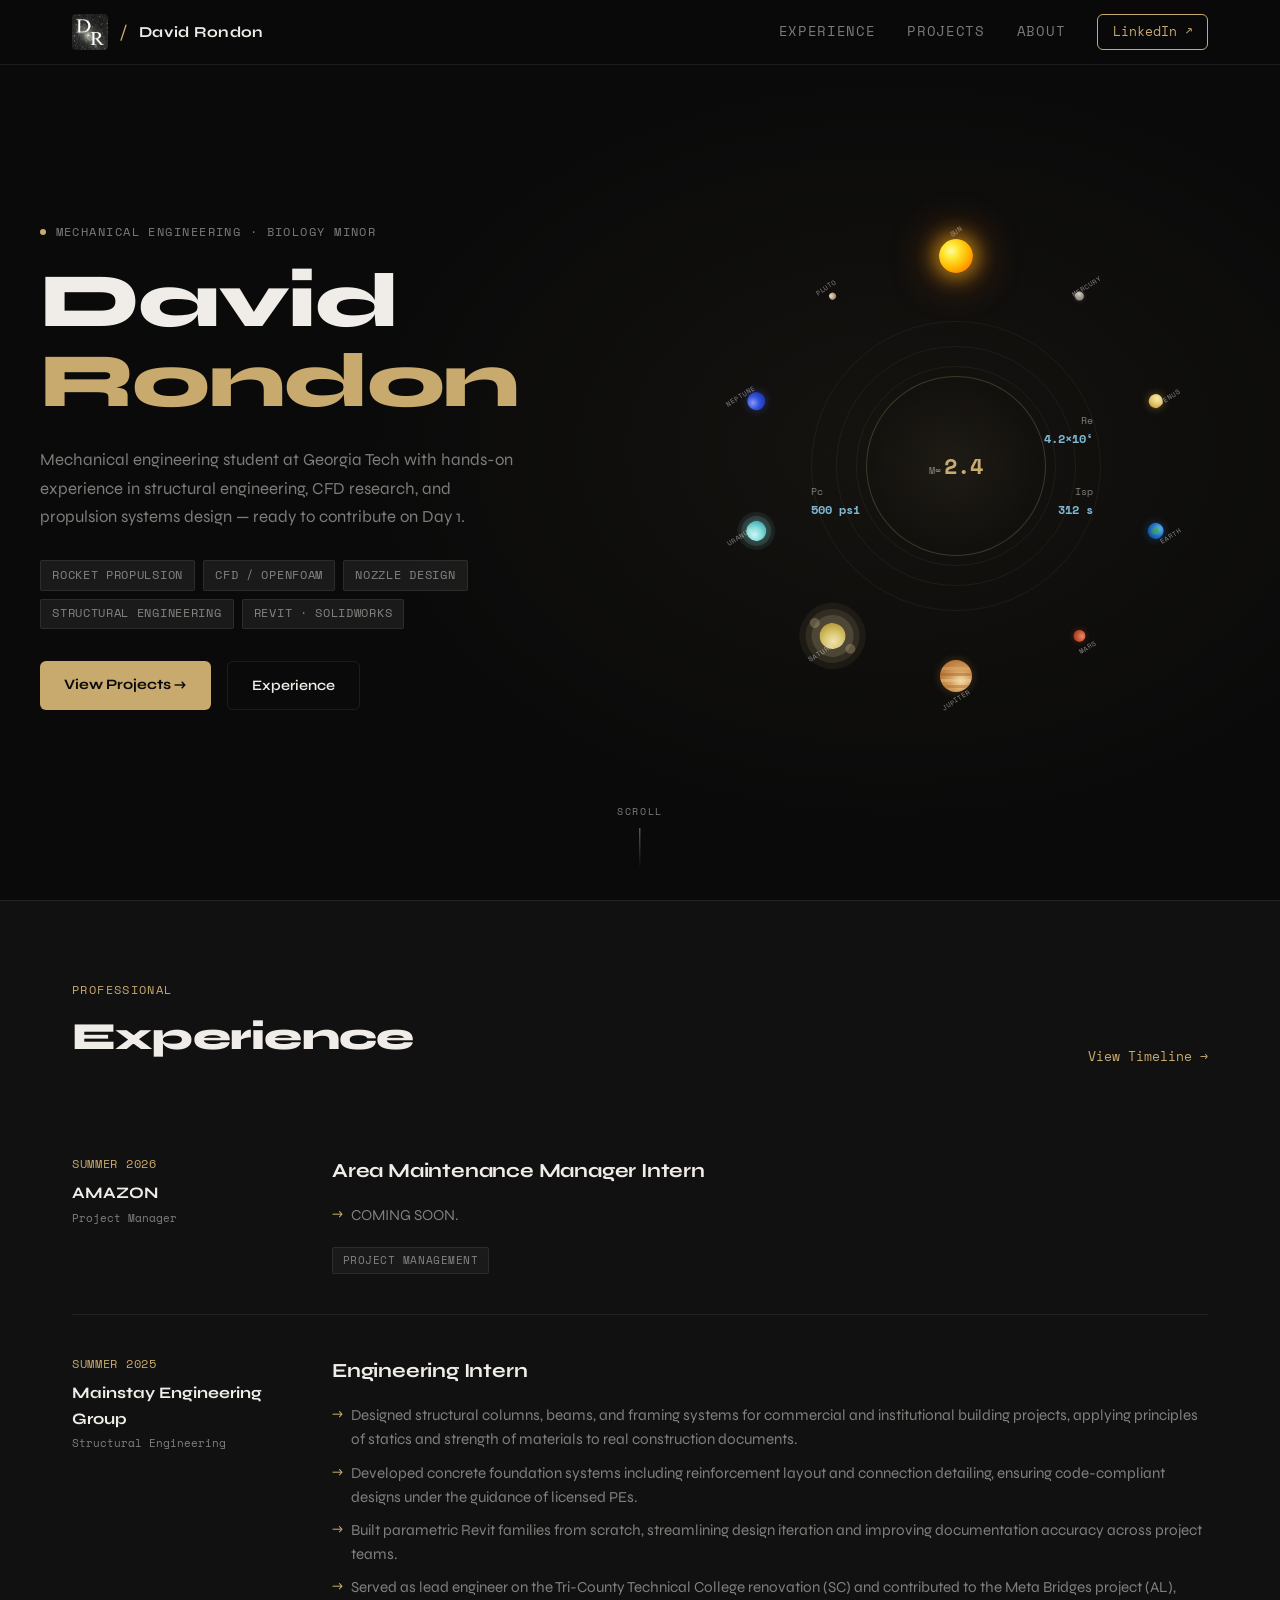
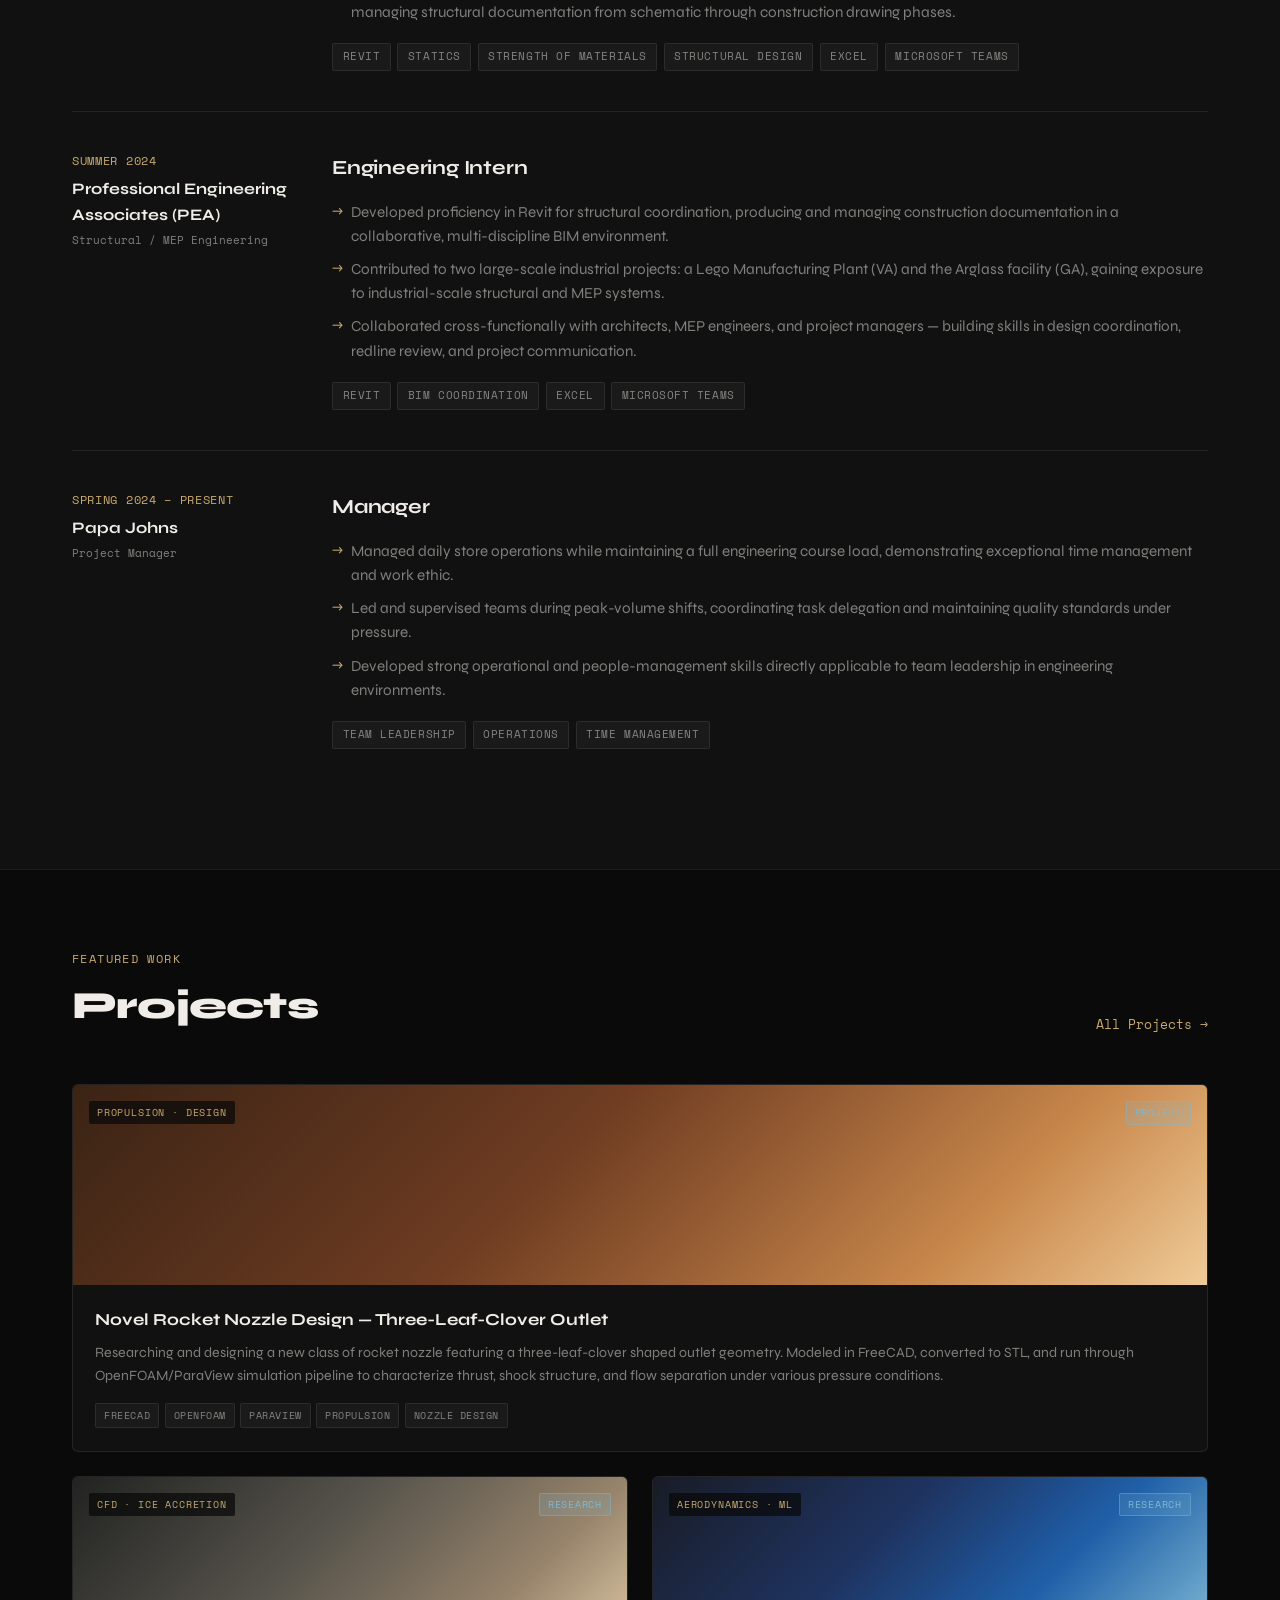
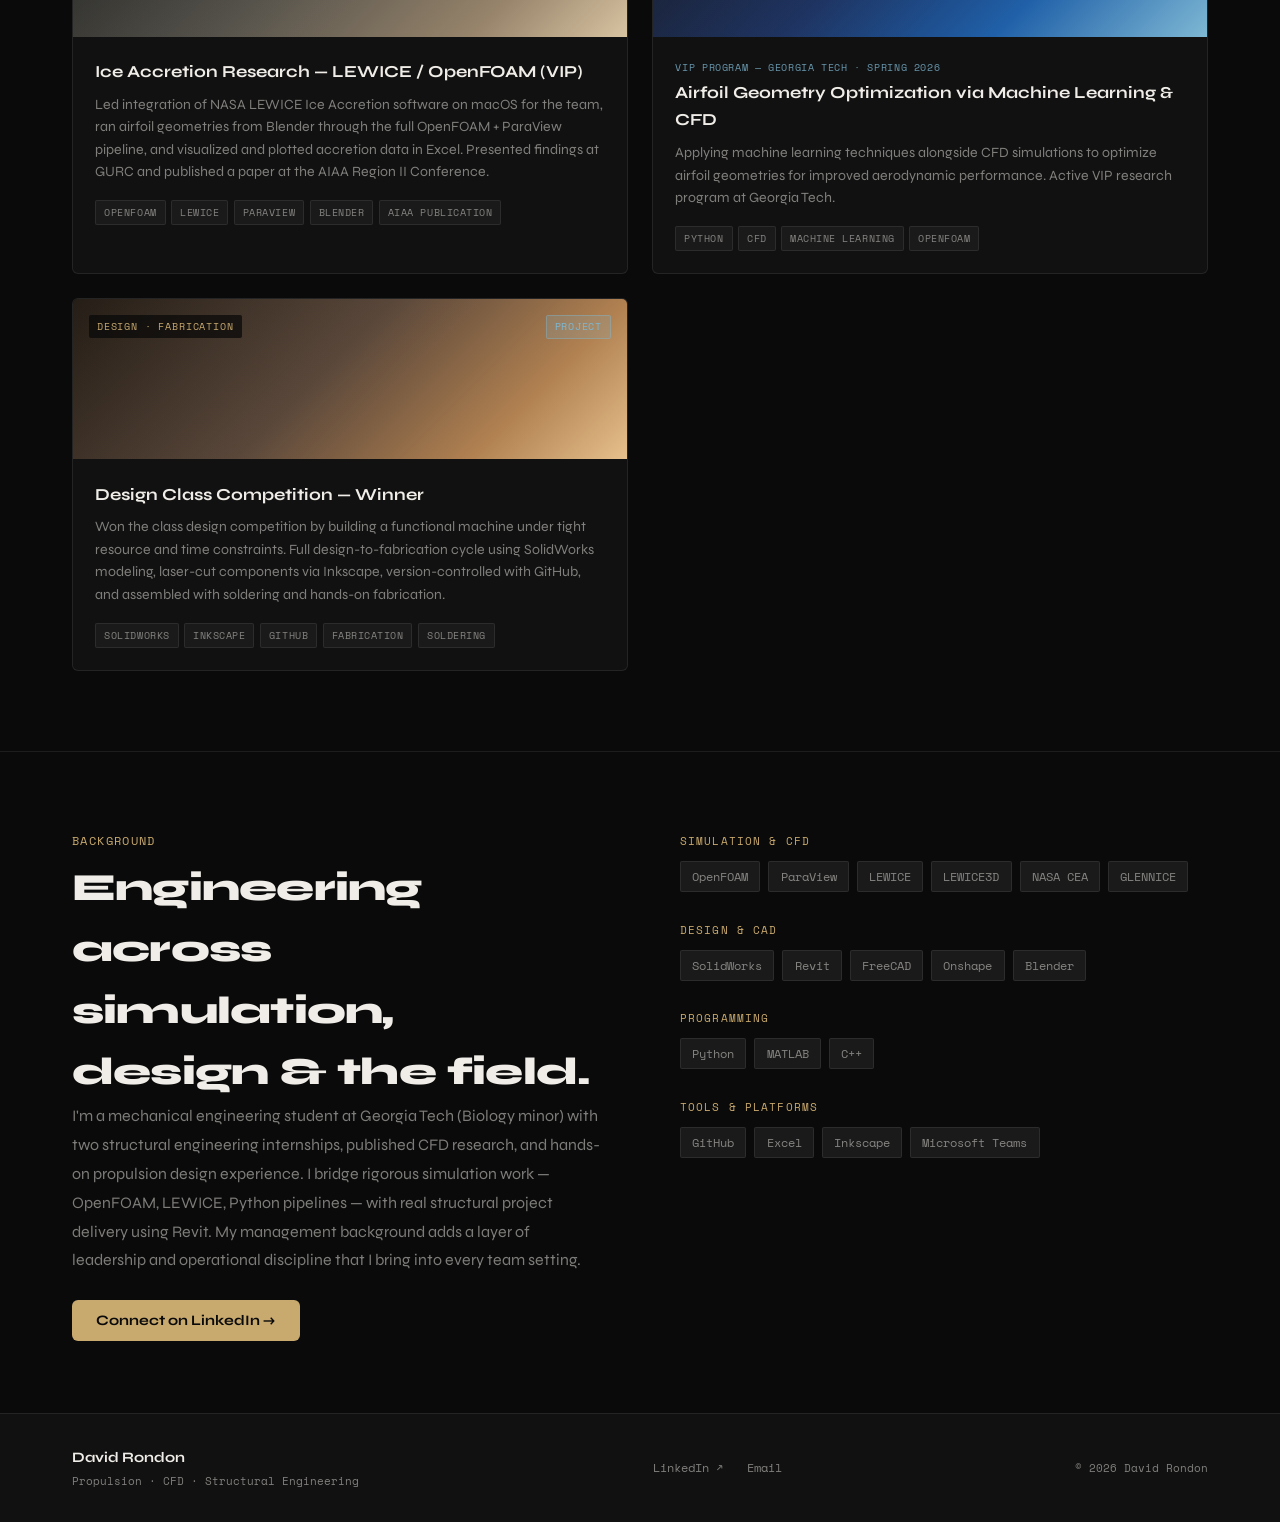
==== commit 99a83ab9: "Update index.html" ====
--- a/index.html
+++ b/index.html
@@ -612,10 +612,10 @@
         <div class="exp-meta">
           <p class="exp-period">Summer 2026</p>
           <p class="exp-company">AMAZON</p>
-          <p class="exp-location">Area Maintenance Manager Intern</p>
+          <p class="exp-location">Project Manager</p>
         </div>
         <div class="exp-body">
-          <h3 class="exp-role">Project Management Intern</h3>
+          <h3 class="exp-role">Area Maintenance Manager Intern</h3>
           <ul class="exp-bullets">
             <li>COMING SOON.</li>
           </ul>
